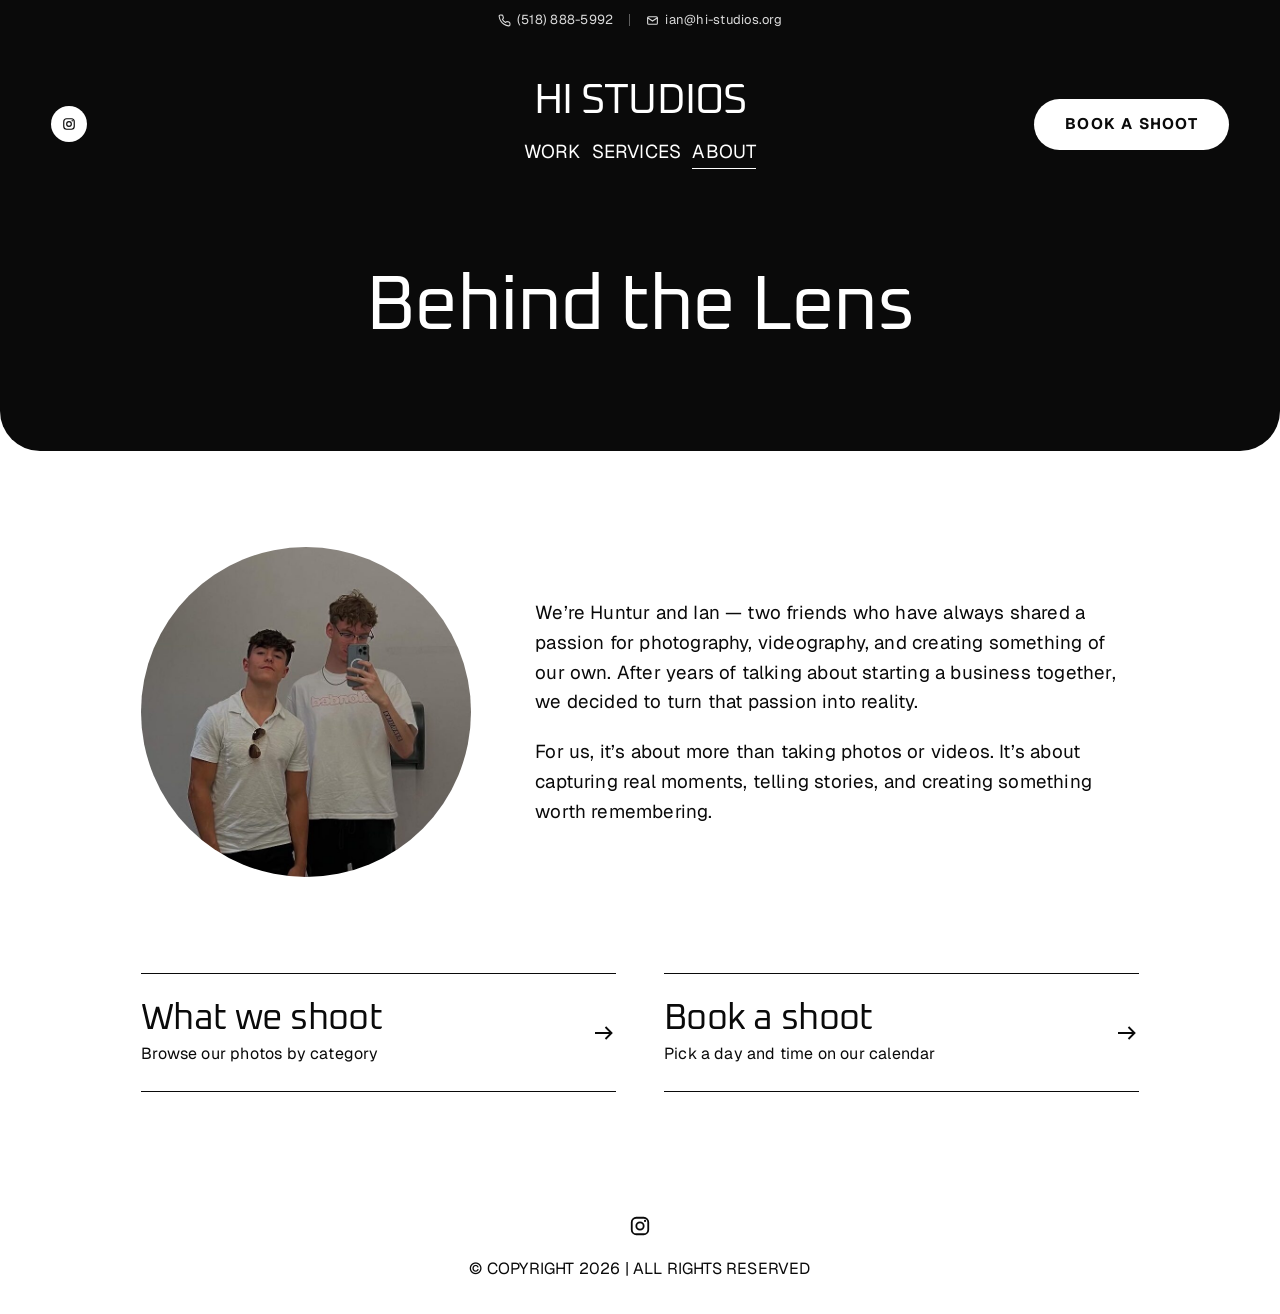
==== about/index.html @ 08b5666c "Center the name on the carousel and give About and booking their own pages - HI STUDIOS with "518 Ph" ====
<!doctype html>
<!--
  Behind the Lens page: hi-studios.org/about/

  It shares styles.css, script.js and the photos/ folder with the
  homepage, one folder up, so paths here start with ../
  The top bar's phone and email are on every page: if either changes,
  update index.html, about/index.html and book/index.html.
-->
<html lang="en">
<head>
  <meta charset="utf-8">
  <meta name="viewport" content="width=device-width, initial-scale=1">
  <title>Behind the Lens | HI STUDIOS 518 Photography</title>
  <meta name="description" content="Meet Huntur and Ian, the two friends behind HI STUDIOS, a photography and video team in New York’s 518 area.">
  <link rel="canonical" href="https://hi-studios.org/about/">
  <meta property="og:type" content="website">
  <meta property="og:site_name" content="HI STUDIOS">
  <meta property="og:title" content="Behind the Lens | HI STUDIOS">
  <meta property="og:description" content="Meet Huntur and Ian, the two friends behind HI STUDIOS.">
  <meta property="og:url" content="https://hi-studios.org/about/">
  <meta property="og:image" content="https://hi-studios.org/photos/about/hi-studios.jpg">
  <meta property="og:image:width" content="700">
  <meta property="og:image:height" content="700">
  <meta property="og:image:alt" content="Huntur and Ian, the two friends behind HI STUDIOS, taking a mirror selfie">
  <meta name="twitter:card" content="summary">
  <link rel="icon" href="data:image/svg+xml,%3Csvg xmlns='http://www.w3.org/2000/svg' viewBox='0 0 32 32'%3E%3Crect width='32' height='32' fill='%230A0A0A'/%3E%3Crect x='7' y='22' width='18' height='3' fill='%23fff'/%3E%3C/svg%3E">
  <link rel="preconnect" href="https://fonts.googleapis.com">
  <link rel="preconnect" href="https://fonts.gstatic.com" crossorigin>
  <link rel="stylesheet" href="https://fonts.googleapis.com/css2?family=Oxanium:wght@400&family=Geist:wght@400;700&display=swap">
  <link rel="stylesheet" href="../styles.css">
  <script src="../script.js" defer></script>
</head>
<body class="page-inner">
  <a class="skip-link" href="#main">Skip to content</a>

  <div class="topbar">
    <a href="tel:+15188885992">
      <svg viewBox="0 0 24 24" fill="none" stroke="currentColor" stroke-width="2" stroke-linecap="round" stroke-linejoin="round" aria-hidden="true"><path d="M22 16.9v3a2 2 0 0 1-2.2 2 19.8 19.8 0 0 1-8.6-3.1 19.5 19.5 0 0 1-6-6A19.8 19.8 0 0 1 2.1 4.2 2 2 0 0 1 4.1 2h3a2 2 0 0 1 2 1.7c.1.9.4 1.8.7 2.7a2 2 0 0 1-.5 2.1L8 9.8a16 16 0 0 0 6 6l1.3-1.3a2 2 0 0 1 2.1-.4c.9.3 1.8.6 2.7.7a2 2 0 0 1 1.7 2z"/></svg>
      <span class="visually-hidden">Phone: </span>(518) 888-5992
    </a>
    <span class="topbar__sep" aria-hidden="true"></span>
    <a href="mailto:ian@hi-studios.org">
      <svg viewBox="0 0 24 24" fill="none" stroke="currentColor" stroke-width="2" aria-hidden="true"><rect x="3" y="5" width="18" height="14" rx="2"/><path d="m3 7 9 6 9-6"/></svg>
      <span class="visually-hidden">Email: </span>ian@hi-studios.org
    </a>
  </div>

  <header class="site-header">
    <ul class="socials" aria-label="Social links">
      <li>
        <a class="social-chip" href="https://www.instagram.com/hi.studios.99/" aria-label="Instagram">
          <svg viewBox="0 0 24 24" fill="none" stroke="currentColor" stroke-width="2" aria-hidden="true"><rect x="3" y="3" width="18" height="18" rx="5"/><circle cx="12" cy="12" r="4"/><circle cx="17.5" cy="6.5" r="1.2" fill="currentColor" stroke="none"/></svg>
        </a>
      </li>
    </ul>

    <div class="brand">
      <a class="wordmark" href="../">HI STUDIOS</a>
      <nav class="site-nav" aria-label="Main">
        <a href="../#work">Work</a>
        <a href="../#services">Services</a>
        <a href="./" aria-current="page">About</a>
      </nav>
    </div>

    <a class="btn btn--pill header-cta" href="../book/">Book a shoot</a>

    <button class="menu-toggle" type="button" aria-expanded="false" aria-controls="menu" aria-label="Open menu">
      <span></span><span></span>
    </button>
  </header>

  <dialog class="menu" id="menu" aria-label="Menu">
    <div class="menu__top">
      <a class="wordmark wordmark--small" href="../">HI STUDIOS</a>
      <button class="icon-button menu__close" type="button" aria-label="Close menu">
        <svg viewBox="0 0 24 24" fill="none" stroke="currentColor" stroke-width="1.5" aria-hidden="true"><path d="M5 5l14 14M19 5 5 19"/></svg>
      </button>
    </div>
    <nav class="menu__nav" aria-label="Main">
      <a href="../#work">Work</a>
      <a href="../#services">Services</a>
      <a href="./" aria-current="page">About</a>
    </nav>
    <div class="menu__bottom">
      <a class="btn btn--pill" href="../book/">Book a shoot</a>
      <!-- script.js copies the header's social links in here -->
    </div>
  </dialog>

  <main id="main">
    <div class="page-head">
      <h1>Behind the Lens</h1>
    </div>

    <section class="about">
      <img class="about__portrait" src="../photos/about/hi-studios.jpg" alt="Huntur and Ian, the two friends behind HI STUDIOS, taking a mirror selfie" width="700" height="700">
      <div class="about__text">
        <p>We’re Huntur and Ian — two friends who have always shared a passion for photography, videography, and creating something of our own. After years of talking about starting a business together, we decided to turn that passion into reality.</p>
        <p>For us, it’s about more than taking photos or videos. It’s about capturing real moments, telling stories, and creating something worth remembering.</p>
      </div>
    </section>

    <nav class="page-links" aria-label="More from HI STUDIOS">
      <a class="page-link" href="../#services">
        <span class="page-link__title">What we shoot</span>
        <span class="page-link__text">Browse our photos by category</span>
        <svg viewBox="0 0 16 16" fill="none" stroke="currentColor" stroke-width="1.25" aria-hidden="true"><path d="M2 8h11M9 4l4 4-4 4"/></svg>
      </a>
      <a class="page-link" href="../book/">
        <span class="page-link__title">Book a shoot</span>
        <span class="page-link__text">Pick a day and time on our calendar</span>
        <svg viewBox="0 0 16 16" fill="none" stroke="currentColor" stroke-width="1.25" aria-hidden="true"><path d="M2 8h11M9 4l4 4-4 4"/></svg>
      </a>
    </nav>
  </main>

  <footer class="site-footer">
    <ul class="socials socials--footer" aria-label="Social links">
      <li>
        <a href="https://www.instagram.com/hi.studios.99/" aria-label="Instagram">
          <svg viewBox="0 0 24 24" fill="none" stroke="currentColor" stroke-width="2" aria-hidden="true"><rect x="3" y="3" width="18" height="18" rx="5"/><circle cx="12" cy="12" r="4"/><circle cx="17.5" cy="6.5" r="1.2" fill="currentColor" stroke="none"/></svg>
        </a>
      </li>
    </ul>
    <p>© Copyright <span data-year>2026</span> | All rights reserved</p>
  </footer>
</body>
</html>
---- styles.css ----
/* Tokens from DESIGN.md */
:root {
  --black: #0A0A0A;
  --white: #FFFFFF;
  --index-white: rgba(255, 255, 255, 0.85);
  --scrim: rgba(10, 10, 10, 0.6);
  --shade: rgba(10, 10, 10, 0.55);
  --clear: rgba(10, 10, 10, 0);
  --track: rgba(255, 255, 255, 0.35);
  --frost: rgba(255, 255, 255, 0.7); /* 0.45 on bright photos; these are moody */
  --placeholder: #F2F2F2;
  --hover-fill: #E8E8E8;

  --font-display: 'Oxanium', 'Geist', system-ui, sans-serif;
  --font-body: 'Geist', system-ui, sans-serif;

  --margin: max(1rem, 4vw);
  --grid-margin: max(4px, 1.2vw);
  --gutter: 16px;
  --section-space: clamp(3rem, 8vw, 6rem);
  --radius-section: 40px;
  --topbar-h: 40px;
  --ease: cubic-bezier(0.22, 1, 0.36, 1);
}

/* Base */
*, *::before, *::after { box-sizing: border-box; }

html { -webkit-text-size-adjust: 100%; }
@media (prefers-reduced-motion: no-preference) {
  html { scroll-behavior: smooth; }
}
html:has(dialog[open]) { overflow: hidden; }

body {
  margin: 0;
  background: var(--white);
  color: var(--black);
  font-family: var(--font-body);
  font-size: 1.17rem;
  line-height: 1.6;
  letter-spacing: 0.01em;
  -webkit-font-smoothing: antialiased;
}

img, video { display: block; max-width: 100%; }
a { color: inherit; }
ul { list-style: none; margin: 0; padding: 0; }
p { margin: 0; text-wrap: pretty; }

h1, h2 {
  margin: 0;
  font-family: var(--font-display);
  font-weight: 400;
  letter-spacing: -0.02em;
  text-wrap: balance;
}

:focus-visible { outline: 2px solid currentColor; outline-offset: 3px; }

.visually-hidden {
  position: absolute;
  width: 1px;
  height: 1px;
  overflow: hidden;
  clip-path: inset(50%);
  white-space: nowrap;
}

.skip-link {
  position: absolute;
  top: 1rem;
  left: 1rem;
  z-index: 100;
  padding: 0.75rem 1.25rem;
  background: var(--white);
  color: var(--black);
  font-weight: 700;
  transform: translateY(-200%);
}
.skip-link:focus { transform: none; }

/* Buttons */
.btn {
  display: inline-flex;
  align-items: center;
  justify-content: center;
  min-height: 44px;
  padding: 18px 31px;
  font: 700 0.96rem/1 var(--font-body);
  letter-spacing: 0.08em;
  text-transform: uppercase;
  text-decoration: none;
  white-space: nowrap;
  transition: transform 250ms var(--ease), background-color 200ms var(--ease);
}
.btn:active { transform: scale(0.98); }

.btn--pill { border-radius: 9999px; background: var(--white); color: var(--black); }
.btn--pill:hover { background: var(--hover-fill); }

.btn--keyline { border: 2px solid var(--white); border-radius: 5px; background: var(--black); color: var(--white); }
.btn--keyline:hover { background: #1F1F1F; }

.icon-button {
  display: grid;
  place-items: center;
  width: 44px;
  height: 44px;
  padding: 0;
  border: 0;
  background: none;
  color: inherit;
  cursor: pointer;
}
.icon-button svg { width: 24px; height: 24px; }

/* Top bar: phone and email, above the header */
.topbar {
  position: absolute;
  inset: 0 0 auto;
  z-index: 11;
  display: flex;
  align-items: center;
  justify-content: center;
  gap: 1rem;
  height: var(--topbar-h);
  padding: 0 var(--margin);
  background: var(--black);
  color: var(--index-white);
  font-size: 0.8125rem;
  letter-spacing: 0.02em;
  white-space: nowrap;
}
.topbar a {
  display: inline-flex;
  align-items: center;
  gap: 0.45em;
  height: 100%;
  text-decoration: none;
  text-underline-offset: 3px;
  transition: color 200ms var(--ease);
}
.topbar a:hover,
.topbar a:focus-visible { color: var(--white); text-decoration: underline; }
.topbar a:focus-visible { outline-offset: -4px; }
.topbar svg { flex: none; width: 13px; height: 13px; }
.topbar__sep { width: 1px; height: 12px; background: var(--track); }

/* Header: sits over the hero, under the top bar */
.site-header {
  position: absolute;
  inset: var(--topbar-h) 0 auto;
  z-index: 10;
  display: grid;
  grid-template-columns: 1fr auto 1fr;
  align-items: center;
  gap: 1.5rem;
  padding: 2.5rem var(--margin) 0;
  color: var(--white);
}

.socials { display: flex; gap: 10px; }

.social-chip {
  display: grid;
  place-items: center;
  width: 36px;
  height: 36px;
  border-radius: 50%;
  background: var(--white);
  color: var(--black);
  transition: background-color 200ms var(--ease), transform 250ms var(--ease);
}
.social-chip:hover { background: var(--hover-fill); }
.social-chip:active { transform: scale(0.94); }
.social-chip svg { width: 14px; height: 14px; }

.brand { display: grid; justify-items: center; gap: 0.9rem; }

.wordmark {
  font-family: var(--font-display);
  font-size: 2.64rem;
  line-height: 1;
  letter-spacing: -0.02em;
  text-transform: uppercase;
  text-decoration: none;
}
.wordmark--small { font-size: 1rem; letter-spacing: 0; }

.site-nav { display: flex; gap: 0.6em; }
.site-nav a {
  position: relative;
  padding-bottom: 2px;
  text-decoration: none;
  text-transform: uppercase;
}
.site-nav a::after {
  content: '';
  position: absolute;
  inset: auto 0 0;
  height: 1px;
  background: currentColor;
  transform: scaleX(0);
  transform-origin: left;
  transition: transform 400ms var(--ease);
}
.site-nav a:hover::after,
.site-nav a:focus-visible::after,
.site-nav a[aria-current='page']::after { transform: scaleX(1); }

.header-cta { justify-self: end; }

.menu-toggle {
  display: none;
  gap: 8px;
  place-content: center;
  width: 44px;
  height: 44px;
  padding: 0;
  border: 0;
  background: none;
  cursor: pointer;
}
.menu-toggle span { display: block; width: 34px; height: 1px; background: var(--white); }

/* Mobile menu */
.menu {
  width: 100%;
  max-width: none;
  height: 100%;
  max-height: none;
  margin: 0;
  padding: 1.5rem var(--margin) 2rem;
  border: 0;
  background: var(--black);
  color: var(--white);
}
.menu[open] {
  display: grid;
  grid-template-rows: auto 1fr auto;
  animation: fade-in 300ms var(--ease);
}
.menu::backdrop { background: var(--black); }

.menu__top { display: flex; align-items: center; justify-content: space-between; }
.menu__close { margin-right: -10px; }

.menu__nav { display: grid; align-content: center; }
.menu__nav a {
  font-family: var(--font-display);
  font-size: clamp(2rem, 9vw, 2.5rem);
  line-height: 1.4;
  letter-spacing: -0.02em;
  text-transform: uppercase;
  text-decoration: none;
}
.menu__nav a::before { content: '_'; }
.menu__nav a[aria-current='page'] {
  text-decoration: underline;
  text-decoration-thickness: 1px;
  text-underline-offset: 0.15em;
}

.menu__bottom { display: grid; justify-items: start; gap: 1.5rem; }

/* Inner pages (Behind the Lens, Book a shoot) have no hero photo, so the
   top bar and header sit in the page, on the black band of the page head */
.page-inner .topbar,
.page-inner .site-header { position: relative; inset: auto; }
.page-inner .site-header { background: var(--black); }

.page-head {
  display: grid;
  justify-items: center;
  gap: 1.25rem;
  padding: clamp(3rem, 8vw, 6rem) var(--margin) clamp(3.5rem, 8vw, 6.5rem);
  border-radius: 0 0 var(--radius-section) var(--radius-section);
  background: var(--black);
  color: var(--white);
  text-align: center;
}

.page-head h1 {
  font-size: clamp(2.75rem, 6vw, 5rem);
  line-height: 1.1;
}

.page-head p { max-width: 56ch; color: var(--index-white); }

/* Hero: a carousel of key photos */
.hero {
  --hero-bottom: clamp(1.5rem, 4vh, 2.5rem);
  position: relative;
  min-height: 100dvh;
  overflow: hidden;
  background: var(--black);
  color: var(--white);
  touch-action: pan-y;
}

/* Name and tagline, centered across the photos and a little above the
   middle, so it clears the faces in the key photos. It lets clicks and
   swipes through to the carousel underneath */
.hero__title {
  position: absolute;
  top: max(36%, 14rem); /* the minimum keeps it clear of the header on short screens */
  left: 50%;
  z-index: 1;
  display: grid;
  justify-items: center;
  gap: clamp(0.6rem, 1.2vw, 1rem);
  width: max-content;
  max-width: calc(100% - 2 * var(--margin));
  text-align: center;
  transform: translate(-50%, -50%);
  pointer-events: none;
}

/* A soft shade behind the title keeps it readable on bright photos */
.hero__title::before {
  content: '';
  position: absolute;
  inset: -55% -30%;
  z-index: -1;
  background: radial-gradient(closest-side, var(--shade) 50%, var(--clear));
}

.hero__name {
  font-size: clamp(3.25rem, 8.5vw, 7.5rem);
  line-height: 0.9;
  white-space: nowrap;
}

.hero__tagline {
  padding-left: 0.32em; /* evens out the spacing after the last letter */
  font: 700 clamp(0.875rem, 1.2vw, 1.125rem)/1.2 var(--font-body);
  letter-spacing: 0.32em;
  text-transform: uppercase;
}

.slides,
.slide {
  position: absolute;
  inset: 0;
  margin: 0;
}

.slide {
  opacity: 0;
  transition: opacity 1200ms var(--ease);
}
.slide.is-active { opacity: 1; }

/* Each photo eases out of a slight zoom while it's showing */
.slide img {
  width: 100%;
  height: 100%;
  object-fit: cover;
  transform: scale(1.06);
  transition: transform 8s linear;
}
.slide.is-active img { transform: none; }

/* Fades at the top and bottom keep the header and caption readable */
.slide::after {
  content: '';
  position: absolute;
  inset: 0;
  /* The top fade starts under the top bar, so the header keeps its contrast */
  background: linear-gradient(to bottom, var(--scrim) calc(var(--topbar-h) + 6%), var(--clear) calc(var(--topbar-h) + 36%), var(--clear) 55%, var(--scrim) 100%);
  pointer-events: none;
}

.slide figcaption {
  position: absolute;
  bottom: var(--hero-bottom);
  left: var(--margin);
  z-index: 1;
}

.slide__caption {
  display: inline-flex;
  align-items: center;
  min-height: 44px;
  font-family: var(--font-display);
  font-size: clamp(1.5rem, 2.4vw, 2.25rem);
  letter-spacing: -0.02em;
  text-transform: uppercase;
  text-decoration: none;
}
.slide__caption svg {
  width: 0.6em;
  height: 0.6em;
  margin-left: 0.4em;
  transition: transform 300ms var(--ease);
}
.slide__caption:hover svg { transform: translateX(0.2em); }

.carousel-controls {
  position: absolute;
  right: var(--margin);
  bottom: var(--hero-bottom);
  z-index: 2;
  display: flex;
  align-items: center;
  gap: 0.5rem;
}

.dots { display: flex; }

/* A thin bar inside a 44px-tall button; the active one fills as it plays */
.dot {
  display: grid;
  align-items: center;
  width: 48px;
  height: 44px;
  padding: 0 4px;
  border: 0;
  background: none;
  cursor: pointer;
}
.dot span {
  position: relative;
  height: 2px;
  overflow: hidden;
  background: var(--track);
}
.dot span::after {
  content: '';
  position: absolute;
  inset: 0;
  background: var(--white);
  transform: scaleX(0);
  transform-origin: left;
}
.dot.is-active span::after { transform: none; }
.hero.is-playing .dot.is-active span::after { animation: dot-fill var(--slide-ms, 6500ms) linear both; }

.carousel-toggle {
  display: grid;
  place-items: center;
  width: 44px;
  height: 44px;
  padding: 0;
  border: 0;
  background: none;
  color: var(--white);
  cursor: pointer;
}
.carousel-toggle svg { width: 18px; height: 18px; }
.carousel-toggle .icon-play,
.carousel-toggle.is-paused .icon-pause { display: none; }
.carousel-toggle.is-paused .icon-play { display: block; }

/* Services: frosted panels over a full-bleed photo */
.services {
  position: relative;
  isolation: isolate;
  margin-top: var(--gutter);
  overflow: hidden;
  border-radius: 0 0 var(--radius-section) var(--radius-section);
  background: var(--placeholder);
}

.services__bg {
  position: absolute;
  inset: 0;
  z-index: -1;
  width: 100%;
  height: 100%;
  object-fit: cover;
}

.services__inner {
  display: grid;
  grid-template-columns: 1fr minmax(0, 42%);
  padding: clamp(3rem, 7vw, 6rem) var(--margin);
}

.services__panel {
  grid-column: 2;
  display: grid;
  justify-items: center;
  gap: 0.75rem;
}

/* Frost on both panels: DESIGN.md's lighter Haze only works on bright photos */
.services__title,
.accordion {
  background: var(--frost);
  -webkit-backdrop-filter: blur(14px);
  backdrop-filter: blur(14px);
}

.services__title {
  padding: 0.6rem 2.5rem;
  font-size: clamp(2.25rem, 3.5vw, 3.25rem);
  line-height: 1.2;
  text-align: center;
}

.accordion { width: 100%; padding: 2.25rem; }

.accordion details { border-bottom: 1px solid var(--black); }
.accordion details:first-child { border-top: 1px solid var(--black); }

.accordion summary {
  display: flex;
  align-items: center;
  justify-content: space-between;
  gap: 1rem;
  min-height: 44px;
  padding: 15px 0;
  font-family: var(--font-display);
  font-size: 1.38rem;
  line-height: 1.35;
  letter-spacing: -0.02em;
  list-style: none;
  cursor: pointer;
}
.accordion summary::-webkit-details-marker { display: none; }

.accordion summary svg {
  flex: none;
  width: 16px;
  height: 16px;
  transition: transform 300ms var(--ease);
}
.accordion details[open] summary svg { transform: rotate(180deg); }

.accordion details p {
  max-width: 52ch;
  padding-bottom: 0.25rem;
  animation: fade-in 400ms var(--ease);
}

.accordion__link {
  display: inline-flex;
  align-items: center;
  min-height: 44px;
  margin-bottom: 0.5rem;
  font-size: 0.875rem;
  font-weight: 700;
  letter-spacing: 0.08em;
  text-transform: uppercase;
  text-underline-offset: 4px;
  animation: fade-in 400ms var(--ease);
}
.accordion__link:hover { text-decoration-thickness: 2px; }

/* Contact card: the photo CTA style, opened up into a short list */
.contact-card {
  width: 100%;
  margin-top: 0.75rem;
  padding: 1.75rem 2.25rem;
  border: 2px solid var(--white);
  border-radius: 5px;
  background: var(--black);
  color: var(--white);
}

.contact-card__title {
  margin: 0 0 0.5rem;
  font: 700 0.96rem/1 var(--font-body);
  letter-spacing: 0.08em;
  text-transform: uppercase;
}

.contact-card__list li + li { border-top: 1px solid var(--track); }

.contact-card__list a {
  display: flex;
  align-items: center;
  gap: 0.75rem;
  min-height: 48px;
  text-decoration: none;
  text-underline-offset: 4px;
  overflow-wrap: anywhere;
}
.contact-card__list a:hover { text-decoration: underline; }
.contact-card__list svg { flex: none; width: 18px; height: 18px; }

/* Photo strip */
.work { padding: var(--gutter) var(--grid-margin) 0; }

.strip {
  display: grid;
  grid-template-columns: repeat(4, minmax(0, 1fr));
  gap: var(--gutter);
}

.tile {
  display: block;
  aspect-ratio: 3 / 4;
  overflow: hidden;
  background: var(--placeholder);
}
.tile img {
  width: 100%;
  height: 100%;
  object-fit: cover;
  transition: transform 600ms var(--ease), opacity 500ms var(--ease);
}
.tile:hover img { transform: scale(1.02); }

/* About */
.about {
  display: grid;
  grid-template-columns: auto minmax(0, 1fr);
  align-items: center;
  gap: clamp(2rem, 5vw, 4rem);
  max-width: 1100px;
  margin: 0 auto;
  padding: var(--section-space) var(--margin) 0;
}

.about__portrait {
  width: clamp(180px, 26vw, 330px);
  height: auto;
  aspect-ratio: 1;
  border-radius: 50%;
  object-fit: cover;
  background: var(--placeholder);
}

.about__text { display: grid; gap: 1.25rem; max-width: 65ch; }

/* Booking: Google Calendar's booking page, embedded */
.booking {
  display: grid;
  gap: 1.5rem;
  max-width: 1100px;
  margin: 0 auto;
  padding: clamp(2rem, 5vw, 4rem) var(--margin) 0;
}

/* Google switches to a taller one-column layout below about 600px wide,
   so the frame's height follows its own width */
.booking__frame {
  container-type: inline-size;
  background: var(--white);
}
.booking__frame iframe {
  display: block;
  width: 100%;
  height: 690px;
  border: 0;
}
@container (max-width: 599px) {
  .booking__frame iframe { height: 1150px; }
}

/* Google centers its calendar, so the link and card under it are centered too */
.booking__alt { justify-self: center; margin-top: -0.75rem; font-size: 1rem; }
.booking__alt a {
  display: inline-flex;
  align-items: center;
  min-height: 44px;
  text-underline-offset: 4px;
}
.booking__alt a:hover { text-decoration-thickness: 2px; }

.booking .contact-card { justify-self: center; max-width: 560px; margin-top: 0; }

/* Links to the other pages, at the end of each page */
.page-links {
  display: grid;
  grid-template-columns: repeat(2, minmax(0, 1fr));
  column-gap: clamp(1.5rem, 4vw, 3rem);
  max-width: 1100px;
  margin: 0 auto;
  padding: var(--section-space) var(--margin);
}

.page-link {
  display: grid;
  grid-template-columns: minmax(0, 1fr) auto;
  align-items: center;
  column-gap: 1rem;
  padding: 1.5rem 0;
  border-block: 1px solid var(--black);
  text-decoration: none;
}

.page-link__title {
  font-family: var(--font-display);
  font-size: clamp(1.75rem, 2.8vw, 2.5rem);
  line-height: 1.2;
  letter-spacing: -0.02em;
  text-decoration-thickness: 1px;
  text-underline-offset: 0.12em;
}
.page-link:hover .page-link__title { text-decoration-line: underline; }

.page-link__text { grid-column: 1; font-size: 1rem; }

.page-link svg {
  grid-column: 2;
  grid-row: 1 / span 2;
  width: 1.5rem;
  height: 1.5rem;
  transition: transform 300ms var(--ease);
}
.page-link:hover svg { transform: translateX(0.3rem); }

/* Footer */
.site-footer {
  display: grid;
  justify-items: center;
  gap: 0.5rem;
  padding: 1rem var(--margin) 2rem;
  font-size: 1rem;
  text-transform: uppercase;
}

.socials--footer { gap: 0; }
.socials--footer a {
  display: grid;
  place-items: center;
  width: 44px;
  height: 44px;
  transition: opacity 200ms var(--ease);
}
.socials--footer a:hover { opacity: 0.6; }
.socials--footer svg { width: 22px; height: 22px; }

/* Lightbox */
.lightbox {
  width: 100%;
  max-width: none;
  height: 100%;
  max-height: none;
  margin: 0;
  padding: 0;
  border: 0;
  background: var(--black);
  color: var(--white);
}
.lightbox[open] {
  display: grid;
  grid-template-columns: 5rem minmax(0, 1fr) 5rem;
  align-items: center;
  animation: lightbox-in 300ms var(--ease);
}
.lightbox::backdrop { background: var(--black); }

.lightbox__stage {
  display: grid;
  place-items: center;
  height: 100dvh;
  margin: 0;
  touch-action: pan-y;
}

.lightbox__img {
  max-height: calc(100dvh - 8rem);
  object-fit: contain;
  opacity: 0;
  transition: opacity 400ms var(--ease);
  user-select: none;
}
.lightbox__img.is-loaded { opacity: 1; }

.lightbox__count {
  position: absolute;
  bottom: 1.5rem;
  left: 50%;
  color: var(--index-white);
  font-size: 0.875rem;
  font-variant-numeric: tabular-nums;
  letter-spacing: 0.08em;
  text-transform: uppercase;
  white-space: nowrap;
  transform: translateX(-50%);
}

.lightbox__close { position: absolute; top: 1rem; right: 1rem; z-index: 1; }
.lightbox__prev, .lightbox__next { justify-self: center; }
.lightbox.is-single .lightbox__prev,
.lightbox.is-single .lightbox__next { visibility: hidden; }

/* Reveal on scroll (classes added by script.js) */
.reveal {
  opacity: 0;
  transform: translateY(12px);
  transition: opacity 600ms var(--ease), transform 600ms var(--ease);
  transition-delay: calc(var(--i, 0) * 60ms);
}
.reveal.is-in { opacity: 1; transform: none; }

.fade { opacity: 0; transition: opacity 500ms var(--ease); }
.fade.is-loaded { opacity: 1; }

@keyframes fade-in { from { opacity: 0; } }
@keyframes dot-fill { from { transform: scaleX(0); } to { transform: none; } }
@keyframes lightbox-in { from { opacity: 0; transform: scale(0.98); } }

/* Tablet */
@media (max-width: 1023px) {
  .services__inner { grid-template-columns: minmax(0, 1fr); }
  .services__panel { grid-column: 1; justify-self: end; width: min(100%, 560px); }
}

/* Phone */
@media (max-width: 767px) {
  :root { --radius-section: 24px; --topbar-h: 44px; }

  .site-header { grid-template-columns: 1fr auto; padding-top: 1.5rem; }
  .site-header > .socials,
  .site-nav,
  .header-cta { display: none; }
  .brand { justify-items: start; }
  .site-header .wordmark { font-size: 1rem; letter-spacing: 0; }
  .menu-toggle { display: grid; margin-right: -5px; }

  /* Caption sits above the controls, both on the left */
  .hero { --hero-bottom: 1.25rem; }
  .hero__title { top: max(36%, 10.75rem); }
  .slide figcaption { bottom: calc(var(--hero-bottom) + 48px); }
  .carousel-controls { right: auto; left: calc(var(--margin) - 4px); gap: 0.25rem; }
  .dot { width: 40px; }

  .services__inner { padding: 3rem var(--margin); }
  .services__title { padding: 0.5rem 1.5rem; }
  .accordion { padding: 1.5rem 1.25rem; }
  .contact-card { padding: 1.5rem 1.25rem; }

  .work { padding: 4px 4px 0; }
  .strip { grid-template-columns: repeat(2, minmax(0, 1fr)); gap: 4px; }

  .about { grid-template-columns: minmax(0, 1fr); justify-items: center; }

  .page-links { grid-template-columns: minmax(0, 1fr); }
  .page-link + .page-link { border-top: 0; }

  .lightbox[open] { grid-template-columns: minmax(0, 1fr); }
  .lightbox__stage { grid-row: 1; grid-column: 1; }
  .lightbox__img { max-height: calc(100dvh - 9rem); }
  .lightbox__prev, .lightbox__next { position: absolute; bottom: 0.75rem; }
  .lightbox__prev { left: 0.5rem; }
  .lightbox__next { right: 0.5rem; }
}

@media (prefers-reduced-motion: reduce) {
  *, *::before, *::after {
    animation-duration: 1ms !important;
    transition-duration: 1ms !important;
    transition-delay: 0ms !important;
  }
}
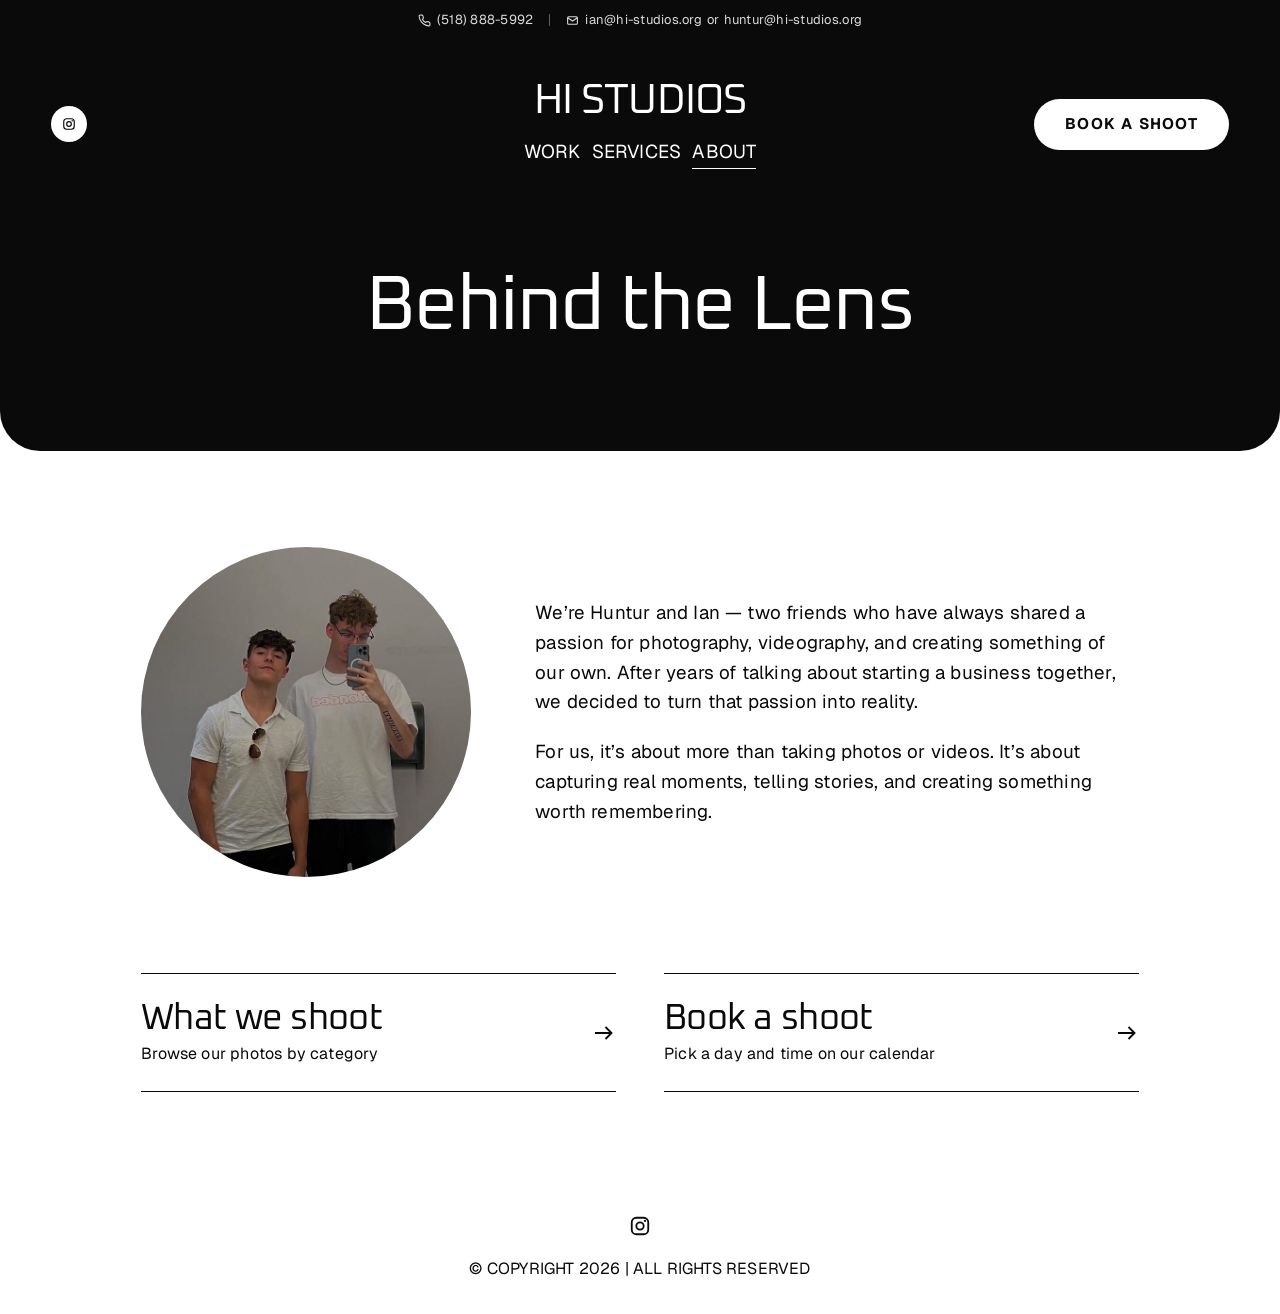
==== commit 5b1f88ea: "Add huntur@hi-studios.org next to Ian's email The top bar on every page and both Contact us cards no" ====
--- a/about/index.html
+++ b/about/index.html
@@ -4,8 +4,8 @@
 
   It shares styles.css, script.js and the photos/ folder with the
   homepage, one folder up, so paths here start with ../
-  The top bar's phone and email are on every page: if either changes,
-  update index.html, about/index.html and book/index.html.
+  The top bar's phone number and emails are on every page: if any of them
+  changes, update index.html, about/index.html and book/index.html.
 -->
 <html lang="en">
 <head>
@@ -40,10 +40,14 @@
       <span class="visually-hidden">Phone: </span>(518) 888-5992
     </a>
     <span class="topbar__sep" aria-hidden="true"></span>
-    <a href="mailto:ian@hi-studios.org">
-      <svg viewBox="0 0 24 24" fill="none" stroke="currentColor" stroke-width="2" aria-hidden="true"><rect x="3" y="5" width="18" height="14" rx="2"/><path d="m3 7 9 6 9-6"/></svg>
-      <span class="visually-hidden">Email: </span>ian@hi-studios.org
-    </a>
+    <span class="topbar__emails">
+      <a href="mailto:ian@hi-studios.org">
+        <svg viewBox="0 0 24 24" fill="none" stroke="currentColor" stroke-width="2" aria-hidden="true"><rect x="3" y="5" width="18" height="14" rx="2"/><path d="m3 7 9 6 9-6"/></svg>
+        <span class="visually-hidden">Email: </span>ian@hi-studios.org
+      </a>
+      or
+      <a href="mailto:huntur@hi-studios.org">huntur@hi-studios.org</a>
+    </span>
   </div>
 
   <header class="site-header">
--- a/styles.css
+++ b/styles.css
@@ -146,6 +146,7 @@
 .topbar a:focus-visible { outline-offset: -4px; }
 .topbar svg { flex: none; width: 13px; height: 13px; }
 .topbar__sep { width: 1px; height: 12px; background: var(--track); }
+.topbar__emails { display: flex; align-items: center; gap: 0.35em; height: 100%; }
 
 /* Header: sits over the hero, under the top bar */
 .site-header {
@@ -581,6 +582,13 @@
 .contact-card__list a:hover { text-decoration: underline; }
 .contact-card__list svg { flex: none; width: 18px; height: 18px; }
 
+/* Both emails share a row ("ian@… or huntur@…"); on a narrow card the
+   second one wraps under the first, keeping its "or" */
+.contact-card__emails { display: flex; align-items: flex-start; gap: 0.75rem; }
+.contact-card__emails > svg { margin-top: 15px; }
+.contact-card__links { display: flex; flex-wrap: wrap; column-gap: 0.35em; }
+.contact-card__links > span { display: flex; align-items: center; gap: 0.35em; }
+
 /* Photo strip */
 .work { padding: var(--gutter) var(--grid-margin) 0; }
 
@@ -842,6 +850,23 @@
   .lightbox__next { right: 0.5rem; }
 }
 
+/* Narrow phones: the top bar's phone number and emails get a line each,
+   and the carousel title moves down to clear the taller bar */
+@media (max-width: 519px) {
+  :root { --topbar-h: 80px; }
+  .topbar { flex-wrap: wrap; align-content: center; row-gap: 0; }
+  .topbar__sep { display: none; }
+  .topbar > a,
+  .topbar__emails { height: 40px; }
+  .topbar__emails { flex-basis: 100%; justify-content: center; }
+  .hero__title { top: max(36%, 12.75rem); }
+}
+
+/* Very narrow phones: slightly smaller top bar text so both emails fit */
+@media (max-width: 359px) {
+  .topbar { font-size: 0.75rem; }
+}
+
 @media (prefers-reduced-motion: reduce) {
   *, *::before, *::after {
     animation-duration: 1ms !important;
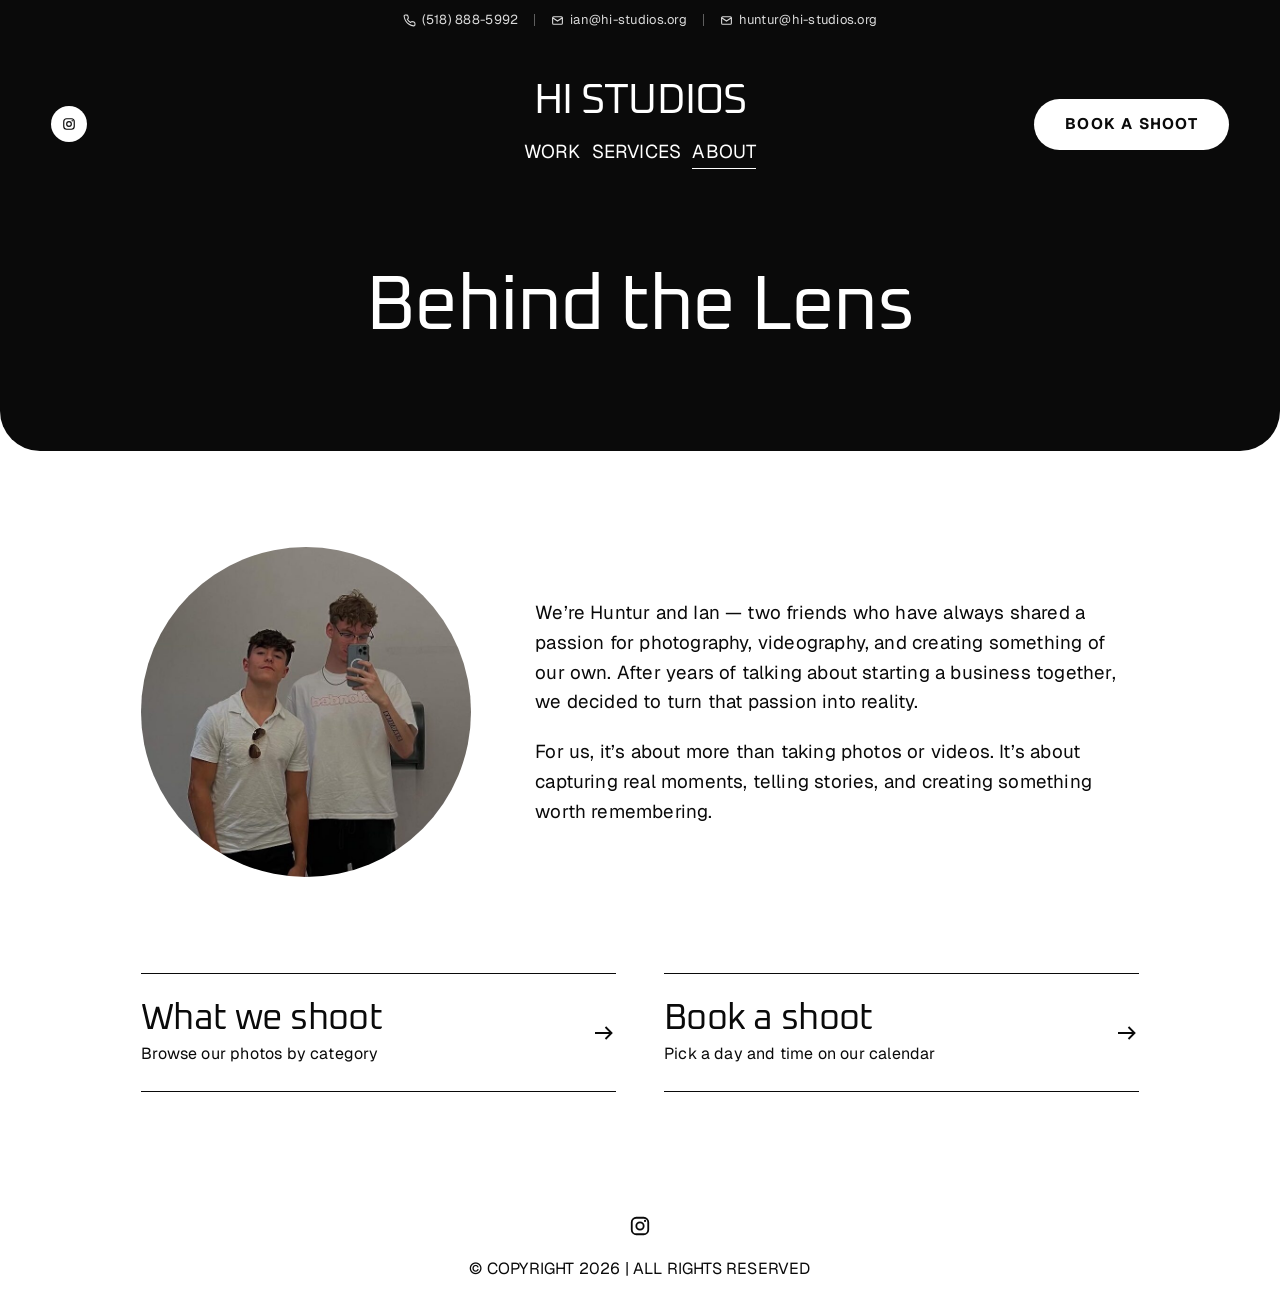
==== commit edddfdf4: "Give each email its own icon and row instead of "or" The top bar now reads phone | ian@ | huntur@, e" ====
--- a/about/index.html
+++ b/about/index.html
@@ -45,8 +45,11 @@
         <svg viewBox="0 0 24 24" fill="none" stroke="currentColor" stroke-width="2" aria-hidden="true"><rect x="3" y="5" width="18" height="14" rx="2"/><path d="m3 7 9 6 9-6"/></svg>
         <span class="visually-hidden">Email: </span>ian@hi-studios.org
       </a>
-      or
-      <a href="mailto:huntur@hi-studios.org">huntur@hi-studios.org</a>
+      <span class="topbar__sep" aria-hidden="true"></span>
+      <a href="mailto:huntur@hi-studios.org">
+        <svg viewBox="0 0 24 24" fill="none" stroke="currentColor" stroke-width="2" aria-hidden="true"><rect x="3" y="5" width="18" height="14" rx="2"/><path d="m3 7 9 6 9-6"/></svg>
+        <span class="visually-hidden">Email: </span>huntur@hi-studios.org
+      </a>
     </span>
   </div>
 
--- a/styles.css
+++ b/styles.css
@@ -146,7 +146,7 @@
 .topbar a:focus-visible { outline-offset: -4px; }
 .topbar svg { flex: none; width: 13px; height: 13px; }
 .topbar__sep { width: 1px; height: 12px; background: var(--track); }
-.topbar__emails { display: flex; align-items: center; gap: 0.35em; height: 100%; }
+.topbar__emails { display: flex; align-items: center; gap: 1rem; height: 100%; }
 
 /* Header: sits over the hero, under the top bar */
 .site-header {
@@ -582,13 +582,6 @@
 .contact-card__list a:hover { text-decoration: underline; }
 .contact-card__list svg { flex: none; width: 18px; height: 18px; }
 
-/* Both emails share a row ("ian@… or huntur@…"); on a narrow card the
-   second one wraps under the first, keeping its "or" */
-.contact-card__emails { display: flex; align-items: flex-start; gap: 0.75rem; }
-.contact-card__emails > svg { margin-top: 15px; }
-.contact-card__links { display: flex; flex-wrap: wrap; column-gap: 0.35em; }
-.contact-card__links > span { display: flex; align-items: center; gap: 0.35em; }
-
 /* Photo strip */
 .work { padding: var(--gutter) var(--grid-margin) 0; }
 
@@ -850,21 +843,25 @@
   .lightbox__next { right: 0.5rem; }
 }
 
-/* Narrow phones: the top bar's phone number and emails get a line each,
-   and the carousel title moves down to clear the taller bar */
-@media (max-width: 519px) {
+/* Narrow phones: the top bar puts the phone number on one line and both
+   emails on the next, and the carousel title moves down to clear it */
+@media (max-width: 559px) {
   :root { --topbar-h: 80px; }
   .topbar { flex-wrap: wrap; align-content: center; row-gap: 0; }
-  .topbar__sep { display: none; }
+  .topbar > .topbar__sep { display: none; }
   .topbar > a,
   .topbar__emails { height: 40px; }
-  .topbar__emails { flex-basis: 100%; justify-content: center; }
+  .topbar__emails { flex-basis: 100%; justify-content: center; gap: 0.75rem; }
   .hero__title { top: max(36%, 12.75rem); }
 }
 
-/* Very narrow phones: slightly smaller top bar text so both emails fit */
+/* Very narrow phones: each email gets a line of its own too */
 @media (max-width: 359px) {
-  .topbar { font-size: 0.75rem; }
+  :root { --topbar-h: 120px; }
+  .topbar__emails { flex-wrap: wrap; align-content: center; row-gap: 0; height: 80px; }
+  .topbar__emails > .topbar__sep { display: none; }
+  .topbar__emails > a { flex-basis: 100%; justify-content: center; height: 40px; }
+  .hero__title { top: max(36%, 15.25rem); }
 }
 
 @media (prefers-reduced-motion: reduce) {
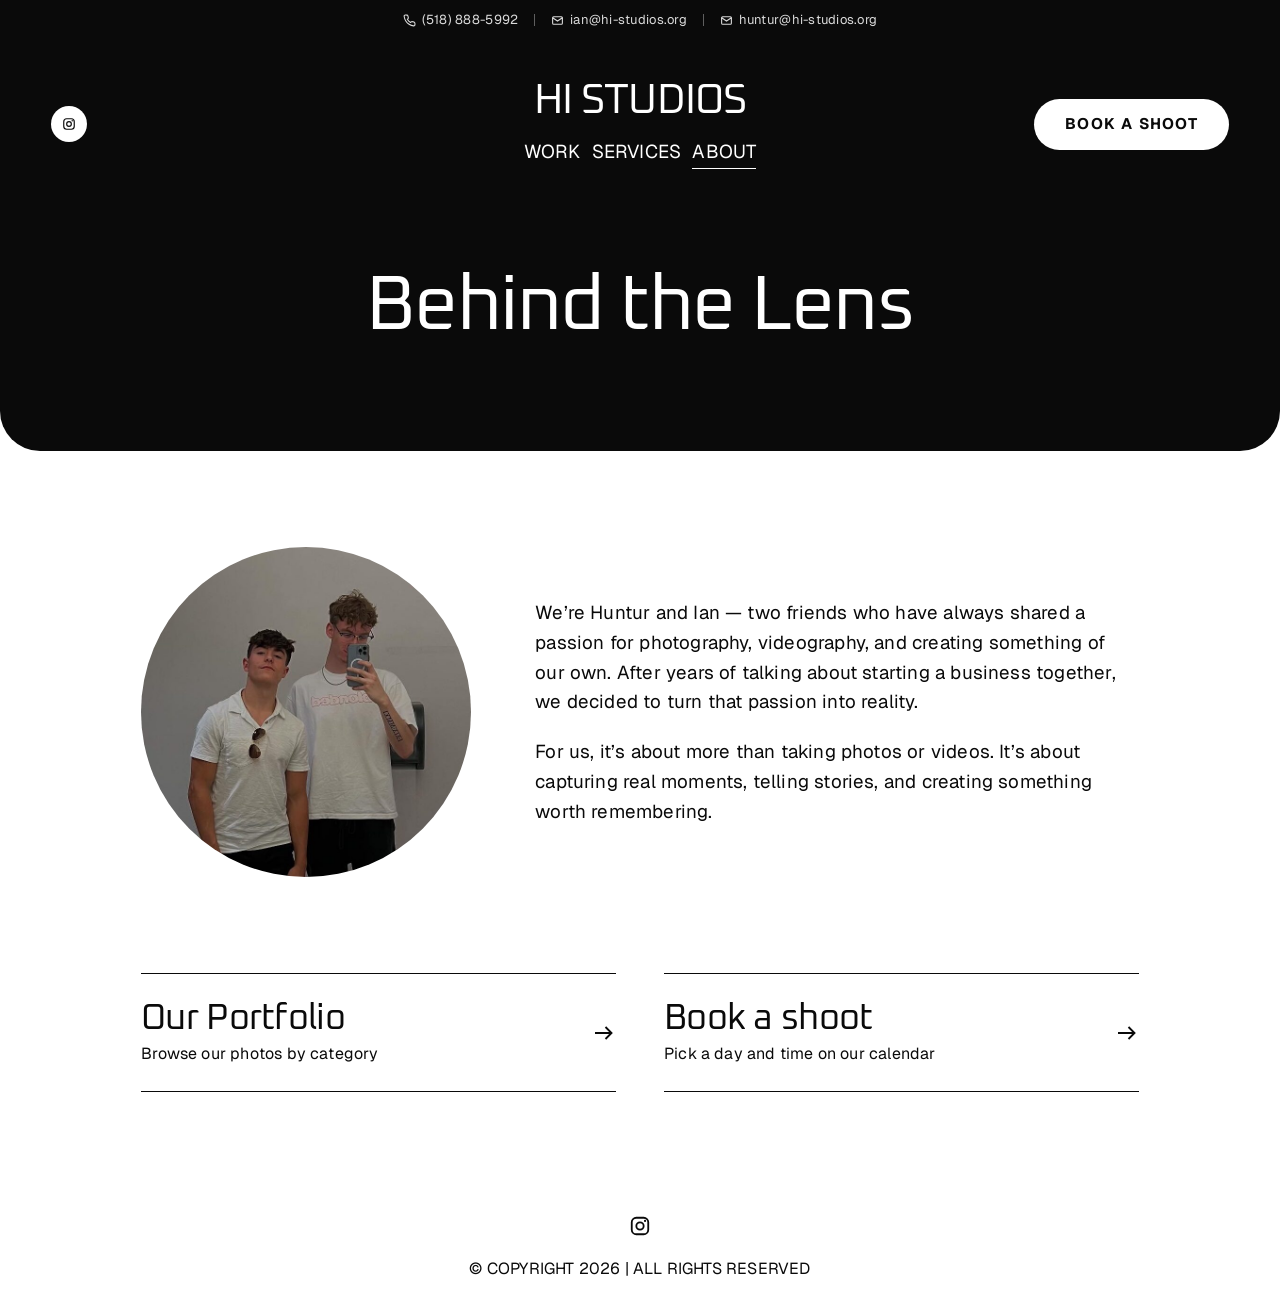
==== commit 46494f15: "Rename "What we shoot" to "Our Portfolio" The homepage section heading and the links to it at the bo" ====
--- a/about/index.html
+++ b/about/index.html
@@ -111,7 +111,7 @@
 
     <nav class="page-links" aria-label="More from HI STUDIOS">
       <a class="page-link" href="../#services">
-        <span class="page-link__title">What we shoot</span>
+        <span class="page-link__title">Our Portfolio</span>
         <span class="page-link__text">Browse our photos by category</span>
         <svg viewBox="0 0 16 16" fill="none" stroke="currentColor" stroke-width="1.25" aria-hidden="true"><path d="M2 8h11M9 4l4 4-4 4"/></svg>
       </a>
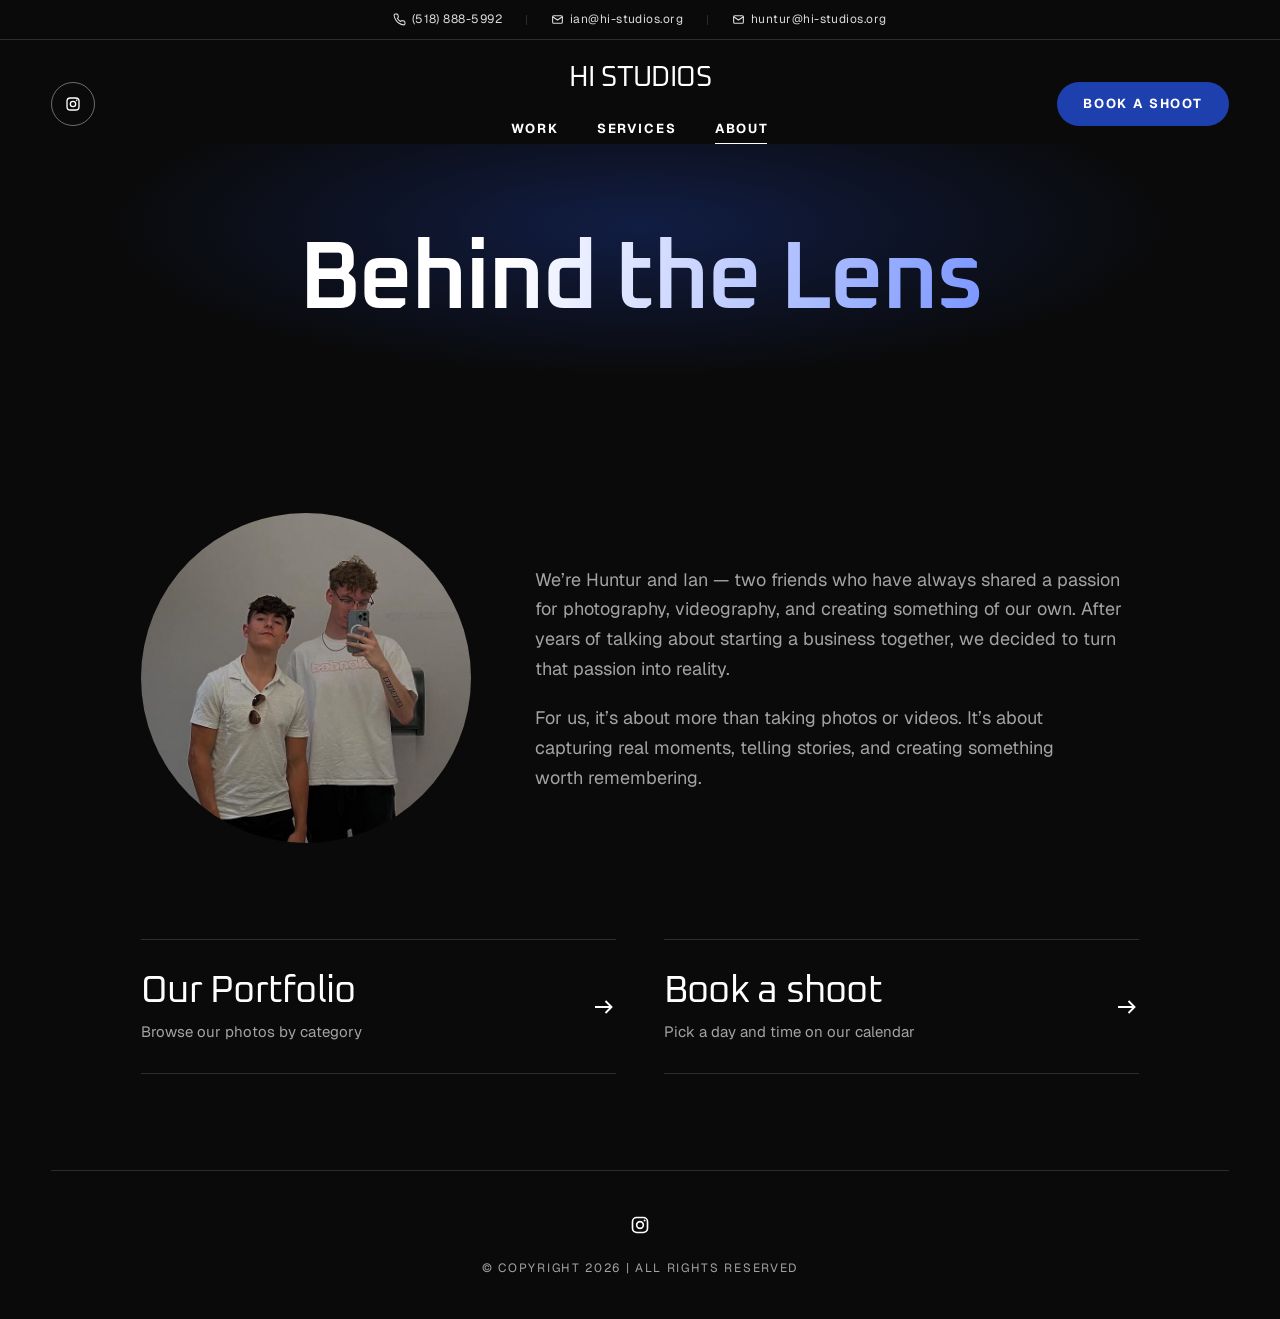
==== commit b013a6c0: "Go dark on every page, with bigger, bolder gradient headings The page is Darkroom Black throughout, " ====
--- a/about/index.html
+++ b/about/index.html
@@ -11,6 +11,7 @@
 <head>
   <meta charset="utf-8">
   <meta name="viewport" content="width=device-width, initial-scale=1">
+  <meta name="theme-color" content="#0A0A0A">
   <title>Behind the Lens | HI STUDIOS 518 Photography</title>
   <meta name="description" content="Meet Huntur and Ian, the two friends behind HI STUDIOS, a photography and video team in New York’s 518 area.">
   <link rel="canonical" href="https://hi-studios.org/about/">
@@ -27,7 +28,7 @@
   <link rel="icon" href="data:image/svg+xml,%3Csvg xmlns='http://www.w3.org/2000/svg' viewBox='0 0 32 32'%3E%3Crect width='32' height='32' fill='%230A0A0A'/%3E%3Crect x='7' y='22' width='18' height='3' fill='%23fff'/%3E%3C/svg%3E">
   <link rel="preconnect" href="https://fonts.googleapis.com">
   <link rel="preconnect" href="https://fonts.gstatic.com" crossorigin>
-  <link rel="stylesheet" href="https://fonts.googleapis.com/css2?family=Oxanium:wght@400&family=Geist:wght@400;700&display=swap">
+  <link rel="stylesheet" href="https://fonts.googleapis.com/css2?family=Oxanium:wght@400;600&family=Geist:wght@400;700&display=swap">
   <link rel="stylesheet" href="../styles.css">
   <script src="../script.js" defer></script>
 </head>
@@ -98,7 +99,7 @@
 
   <main id="main">
     <div class="page-head">
-      <h1>Behind the Lens</h1>
+      <h1 class="display">Behind the Lens</h1>
     </div>
 
     <section class="about">
--- a/styles.css
+++ b/styles.css
@@ -7,9 +7,17 @@
   --shade: rgba(10, 10, 10, 0.55);
   --clear: rgba(10, 10, 10, 0);
   --track: rgba(255, 255, 255, 0.35);
-  --frost: rgba(255, 255, 255, 0.7); /* 0.45 on bright photos; these are moody */
-  --placeholder: #F2F2F2;
+  --surface: #141414;              /* cards and placeholders, a step up from the page */
+  --placeholder: #161616;
   --hover-fill: #E8E8E8;
+  --ink-soft: #A3A3A3;             /* body copy on black: true gray, softer than white */
+  --rule: rgba(255, 255, 255, 0.14); /* hairlines */
+  --rule-dark: rgba(255, 255, 255, 0.14);
+  --radius-card: 20px;
+  --accent: #1E40AF;        /* semi-dark blue: the one UI color, for fills */
+  --accent-strong: #172F8A; /* hover on blue fills */
+  --accent-text: #7B96FF;   /* the same blue lifted for text and icons on black */
+  --glow: rgba(30, 64, 175, 0.35);
 
   --font-display: 'Oxanium', 'Geist', system-ui, sans-serif;
   --font-body: 'Geist', system-ui, sans-serif;
@@ -18,7 +26,6 @@
   --grid-margin: max(4px, 1.2vw);
   --gutter: 16px;
   --section-space: clamp(3rem, 8vw, 6rem);
-  --radius-section: 40px;
   --topbar-h: 40px;
   --ease: cubic-bezier(0.22, 1, 0.36, 1);
 }
@@ -26,7 +33,7 @@
 /* Base */
 *, *::before, *::after { box-sizing: border-box; }
 
-html { -webkit-text-size-adjust: 100%; }
+html { -webkit-text-size-adjust: 100%; color-scheme: dark; }
 @media (prefers-reduced-motion: no-preference) {
   html { scroll-behavior: smooth; }
 }
@@ -34,12 +41,12 @@
 
 body {
   margin: 0;
-  background: var(--white);
-  color: var(--black);
+  background: var(--black);
+  color: var(--white);
   font-family: var(--font-body);
-  font-size: 1.17rem;
-  line-height: 1.6;
-  letter-spacing: 0.01em;
+  font-size: 1.0625rem;
+  line-height: 1.65;
+  letter-spacing: 0;
   -webkit-font-smoothing: antialiased;
 }
 
@@ -48,12 +55,22 @@
 ul { list-style: none; margin: 0; padding: 0; }
 p { margin: 0; text-wrap: pretty; }
 
-h1, h2 {
+h1, h2, h3 {
   margin: 0;
   font-family: var(--font-display);
   font-weight: 400;
   letter-spacing: -0.02em;
   text-wrap: balance;
+}
+
+/* Big headings: heavier, and white running into the blue at the end */
+.display {
+  font-weight: 600;
+  letter-spacing: -0.03em;
+  background: linear-gradient(100deg, var(--white) 30%, var(--accent-text) 100%);
+  -webkit-background-clip: text;
+  background-clip: text;
+  color: transparent;
 }
 
 :focus-visible { outline: 2px solid currentColor; outline-offset: 3px; }
@@ -86,9 +103,9 @@
   align-items: center;
   justify-content: center;
   min-height: 44px;
-  padding: 18px 31px;
-  font: 700 0.96rem/1 var(--font-body);
-  letter-spacing: 0.08em;
+  padding: 15px 26px;
+  font: 700 0.8125rem/1 var(--font-body);
+  letter-spacing: 0.14em;
   text-transform: uppercase;
   text-decoration: none;
   white-space: nowrap;
@@ -96,8 +113,8 @@
 }
 .btn:active { transform: scale(0.98); }
 
-.btn--pill { border-radius: 9999px; background: var(--white); color: var(--black); }
-.btn--pill:hover { background: var(--hover-fill); }
+.btn--pill { border-radius: 9999px; background: var(--accent); color: var(--white); }
+.btn--pill:hover { background: var(--accent-strong); }
 
 .btn--keyline { border: 2px solid var(--white); border-radius: 5px; background: var(--black); color: var(--white); }
 .btn--keyline:hover { background: #1F1F1F; }
@@ -123,13 +140,14 @@
   display: flex;
   align-items: center;
   justify-content: center;
-  gap: 1rem;
+  gap: 1.5rem;
   height: var(--topbar-h);
   padding: 0 var(--margin);
   background: var(--black);
   color: var(--index-white);
-  font-size: 0.8125rem;
-  letter-spacing: 0.02em;
+  border-bottom: 1px solid var(--rule-dark);
+  font-size: 0.75rem;
+  letter-spacing: 0.04em;
   white-space: nowrap;
 }
 .topbar a {
@@ -145,8 +163,8 @@
 .topbar a:focus-visible { color: var(--white); text-decoration: underline; }
 .topbar a:focus-visible { outline-offset: -4px; }
 .topbar svg { flex: none; width: 13px; height: 13px; }
-.topbar__sep { width: 1px; height: 12px; background: var(--track); }
-.topbar__emails { display: flex; align-items: center; gap: 1rem; height: 100%; }
+.topbar__sep { width: 1px; height: 10px; background: var(--rule-dark); }
+.topbar__emails { display: flex; align-items: center; gap: 1.5rem; height: 100%; }
 
 /* Header: sits over the hero, under the top bar */
 .site-header {
@@ -157,7 +175,7 @@
   grid-template-columns: 1fr auto 1fr;
   align-items: center;
   gap: 1.5rem;
-  padding: 2.5rem var(--margin) 0;
+  padding: 1.75rem var(--margin) 0;
   color: var(--white);
 }
 
@@ -166,22 +184,22 @@
 .social-chip {
   display: grid;
   place-items: center;
-  width: 36px;
-  height: 36px;
+  width: 44px;
+  height: 44px;
+  border: 1px solid rgba(255, 255, 255, 0.4);
   border-radius: 50%;
-  background: var(--white);
-  color: var(--black);
-  transition: background-color 200ms var(--ease), transform 250ms var(--ease);
-}
-.social-chip:hover { background: var(--hover-fill); }
+  color: var(--white);
+  transition: background-color 200ms var(--ease), color 200ms var(--ease), border-color 200ms var(--ease), transform 250ms var(--ease);
+}
+.social-chip:hover { border-color: var(--white); background: var(--white); color: var(--black); }
 .social-chip:active { transform: scale(0.94); }
-.social-chip svg { width: 14px; height: 14px; }
+.social-chip svg { width: 16px; height: 16px; }
 
 .brand { display: grid; justify-items: center; gap: 0.9rem; }
 
 .wordmark {
   font-family: var(--font-display);
-  font-size: 2.64rem;
+  font-size: 1.75rem;
   line-height: 1;
   letter-spacing: -0.02em;
   text-transform: uppercase;
@@ -189,10 +207,13 @@
 }
 .wordmark--small { font-size: 1rem; letter-spacing: 0; }
 
-.site-nav { display: flex; gap: 0.6em; }
+.site-nav { display: flex; gap: clamp(1.5rem, 3vw, 2.5rem); }
 .site-nav a {
   position: relative;
-  padding-bottom: 2px;
+  padding: 0.75rem 0 4px;
+  font-size: 0.8125rem;
+  font-weight: 700;
+  letter-spacing: 0.14em;
   text-decoration: none;
   text-transform: uppercase;
 }
@@ -201,6 +222,7 @@
   position: absolute;
   inset: auto 0 0;
   height: 1px;
+  margin-right: 0.14em; /* matches the tracking after the last letter */
   background: currentColor;
   transform: scaleX(0);
   transform-origin: left;
@@ -269,25 +291,42 @@
    top bar and header sit in the page, on the black band of the page head */
 .page-inner .topbar,
 .page-inner .site-header { position: relative; inset: auto; }
-.page-inner .site-header { background: var(--black); }
+.page-inner .site-header { background: var(--black); padding-top: 1.5rem; }
 
 .page-head {
   display: grid;
   justify-items: center;
-  gap: 1.25rem;
-  padding: clamp(3rem, 8vw, 6rem) var(--margin) clamp(3.5rem, 8vw, 6.5rem);
-  border-radius: 0 0 var(--radius-section) var(--radius-section);
-  background: var(--black);
+  gap: 1rem;
+  position: relative;
+  padding: clamp(3rem, 7vw, 5.5rem) var(--margin) clamp(3.5rem, 7vw, 6rem);
   color: var(--white);
   text-align: center;
 }
+/* A soft blue glow behind the title, so the head isn't a flat black slab */
+.page-head::before {
+  content: '';
+  position: absolute;
+  inset: 0;
+  z-index: -1;
+  background: radial-gradient(60% 80% at 50% 30%, var(--glow), transparent 70%);
+  pointer-events: none;
+}
+.page-head { isolation: isolate; }
 
 .page-head h1 {
-  font-size: clamp(2.75rem, 6vw, 5rem);
-  line-height: 1.1;
-}
-
-.page-head p { max-width: 56ch; color: var(--index-white); }
+  font-size: clamp(3rem, 7.5vw, 6.5rem);
+  line-height: 1;
+}
+
+/* Small uppercase label above a heading */
+.eyebrow {
+  font: 700 0.75rem/1 var(--font-body);
+  color: var(--accent-text);
+  letter-spacing: 0.2em;
+  text-transform: uppercase;
+}
+
+.page-head p { max-width: 52ch; color: rgba(255, 255, 255, 0.7); }
 
 /* Hero: a carousel of key photos */
 .hero {
@@ -317,6 +356,9 @@
   transform: translate(-50%, -50%);
   pointer-events: none;
 }
+.hero__name, .hero__tagline { animation: rise-in 1100ms var(--ease) both; }
+.hero__tagline { animation-delay: 180ms; }
+.site-header, .slide figcaption, .carousel-controls { animation: fade-in 900ms var(--ease) 400ms both; }
 
 /* A soft shade behind the title keeps it readable on bright photos */
 .hero__title::before {
@@ -328,7 +370,8 @@
 }
 
 .hero__name {
-  font-size: clamp(3.25rem, 8.5vw, 7.5rem);
+  font-weight: 600;
+  font-size: clamp(3.5rem, 10vw, 9rem);
   line-height: 0.9;
   white-space: nowrap;
 }
@@ -346,6 +389,8 @@
   inset: 0;
   margin: 0;
 }
+/* script.js moves the photos a little slower than the page on scroll */
+.slides { transform: translate3d(0, var(--parallax, 0px), 0); will-change: transform; }
 
 .slide {
   opacity: 0;
@@ -385,8 +430,8 @@
   align-items: center;
   min-height: 44px;
   font-family: var(--font-display);
-  font-size: clamp(1.5rem, 2.4vw, 2.25rem);
-  letter-spacing: -0.02em;
+  font-size: clamp(1.25rem, 2vw, 1.875rem);
+  letter-spacing: -0.01em;
   text-transform: uppercase;
   text-decoration: none;
 }
@@ -454,156 +499,196 @@
 .carousel-toggle.is-paused .icon-pause { display: none; }
 .carousel-toggle.is-paused .icon-play { display: block; }
 
-/* Services: frosted panels over a full-bleed photo */
-.services {
+/* Services: one cover photo per category */
+.services { padding: var(--section-space) var(--grid-margin) 0; }
+
+.categories {
+  display: grid;
+  grid-template-columns: repeat(5, minmax(0, 1fr));
+  gap: var(--gutter);
+}
+
+.category {
   position: relative;
+  display: block;
+  aspect-ratio: 4 / 5;
+  overflow: hidden;
+  border-radius: var(--radius-card);
+  background: var(--black);
+  color: var(--white);
+  text-decoration: none;
   isolation: isolate;
-  margin-top: var(--gutter);
-  overflow: hidden;
-  border-radius: 0 0 var(--radius-section) var(--radius-section);
-  background: var(--placeholder);
-}
-
-.services__bg {
-  position: absolute;
-  inset: 0;
-  z-index: -1;
+}
+.category img {
   width: 100%;
   height: 100%;
   object-fit: cover;
-}
-
-.services__inner {
-  display: grid;
-  grid-template-columns: 1fr minmax(0, 42%);
-  padding: clamp(3rem, 7vw, 6rem) var(--margin);
-}
-
-.services__panel {
-  grid-column: 2;
-  display: grid;
-  justify-items: center;
-  gap: 0.75rem;
-}
-
-/* Frost on both panels: DESIGN.md's lighter Haze only works on bright photos */
-.services__title,
-.accordion {
-  background: var(--frost);
-  -webkit-backdrop-filter: blur(14px);
-  backdrop-filter: blur(14px);
-}
-
-.services__title {
-  padding: 0.6rem 2.5rem;
-  font-size: clamp(2.25rem, 3.5vw, 3.25rem);
-  line-height: 1.2;
-  text-align: center;
-}
-
-.accordion { width: 100%; padding: 2.25rem; }
-
-.accordion details { border-bottom: 1px solid var(--black); }
-.accordion details:first-child { border-top: 1px solid var(--black); }
-
-.accordion summary {
-  display: flex;
-  align-items: center;
-  justify-content: space-between;
-  gap: 1rem;
-  min-height: 44px;
-  padding: 15px 0;
+  transition: transform 900ms var(--ease), opacity 500ms var(--ease);
+}
+.category::after {
+  content: '';
+  position: absolute;
+  inset: 0;
+  background: linear-gradient(to top, rgba(10, 10, 10, 0.78) 0%, rgba(10, 10, 10, 0.25) 45%, var(--clear) 70%);
+}
+.category:hover img, .category:focus-visible img { transform: scale(1.05); }
+
+.category__body {
+  position: absolute;
+  inset: auto 0 0;
+  z-index: 1;
+  display: grid;
+  gap: 0.35rem;
+  padding: 1.25rem;
+}
+.category__name {
   font-family: var(--font-display);
-  font-size: 1.38rem;
-  line-height: 1.35;
-  letter-spacing: -0.02em;
-  list-style: none;
-  cursor: pointer;
-}
-.accordion summary::-webkit-details-marker { display: none; }
-
-.accordion summary svg {
-  flex: none;
-  width: 16px;
-  height: 16px;
-  transition: transform 300ms var(--ease);
-}
-.accordion details[open] summary svg { transform: rotate(180deg); }
-
-.accordion details p {
-  max-width: 52ch;
-  padding-bottom: 0.25rem;
-  animation: fade-in 400ms var(--ease);
-}
-
-.accordion__link {
-  display: inline-flex;
-  align-items: center;
-  min-height: 44px;
-  margin-bottom: 0.5rem;
+  font-size: clamp(1.25rem, 1.6vw, 1.5rem);
+  line-height: 1.1;
+  letter-spacing: -0.01em;
+  text-transform: uppercase;
+}
+.category__name::before { content: '_'; }
+/* A short blue bar under the name draws in on hover */
+.category__name::after {
+  content: '';
+  display: block;
+  width: 2rem;
+  height: 2px;
+  margin-top: 0.5rem;
+  background: var(--accent);
+  transform: scaleX(0);
+  transform-origin: left;
+  transition: transform 500ms var(--ease);
+}
+.category:hover .category__name::after,
+.category:focus-visible .category__name::after { transform: none; }
+.category__text {
+  max-height: 0;
+  overflow: hidden;
+  color: rgba(255, 255, 255, 0.8);
   font-size: 0.875rem;
-  font-weight: 700;
-  letter-spacing: 0.08em;
-  text-transform: uppercase;
-  text-underline-offset: 4px;
-  animation: fade-in 400ms var(--ease);
-}
-.accordion__link:hover { text-decoration-thickness: 2px; }
+  line-height: 1.45;
+  opacity: 0;
+  transition: max-height 500ms var(--ease), opacity 400ms var(--ease);
+}
+.category:hover .category__text,
+.category:focus-visible .category__text { max-height: 6rem; opacity: 1; }
 
 /* Contact card: the photo CTA style, opened up into a short list */
 .contact-card {
   width: 100%;
   margin-top: 0.75rem;
-  padding: 1.75rem 2.25rem;
-  border: 2px solid var(--white);
-  border-radius: 5px;
-  background: var(--black);
+  padding: 1.75rem 2.25rem 1.25rem;
+  border-radius: var(--radius-card);
+  background: var(--accent);
   color: var(--white);
 }
 
+/* Under the category tiles: the label on the left, the links in a row */
+.contact-card--band {
+  display: grid;
+  grid-template-columns: auto minmax(0, 1fr);
+  align-items: center;
+  gap: 1rem 3rem;
+  margin: var(--gutter) 0 0;
+  padding: 1.5rem 2.25rem;
+}
+.contact-card--band .contact-card__title { margin: 0; }
+.contact-card--band .contact-card__list {
+  display: grid;
+  grid-template-columns: repeat(4, auto);
+  justify-content: space-between;
+  gap: 0 1.5rem;
+}
+.contact-card--band .contact-card__list li + li { border-top: 0; }
+
 .contact-card__title {
-  margin: 0 0 0.5rem;
-  font: 700 0.96rem/1 var(--font-body);
-  letter-spacing: 0.08em;
-  text-transform: uppercase;
-}
-
-.contact-card__list li + li { border-top: 1px solid var(--track); }
+  margin: 0 0 0.75rem;
+  font: 700 0.75rem/1 var(--font-body);
+  letter-spacing: 0.2em;
+  text-transform: uppercase;
+  opacity: 0.7;
+}
+
+.contact-card__list li + li { border-top: 1px solid rgba(255, 255, 255, 0.2); }
 
 .contact-card__list a {
   display: flex;
   align-items: center;
   gap: 0.75rem;
-  min-height: 48px;
+  min-height: 52px;
+  font-size: 1rem;
   text-decoration: none;
   text-underline-offset: 4px;
   overflow-wrap: anywhere;
-}
-.contact-card__list a:hover { text-decoration: underline; }
-.contact-card__list svg { flex: none; width: 18px; height: 18px; }
-
-/* Photo strip */
-.work { padding: var(--gutter) var(--grid-margin) 0; }
-
-.strip {
-  display: grid;
-  grid-template-columns: repeat(4, minmax(0, 1fr));
+  transition: opacity 200ms var(--ease);
+}
+.contact-card__list a:hover { opacity: 0.7; }
+.contact-card__list svg { flex: none; width: 18px; height: 18px; opacity: 0.7; }
+
+/* Selected work */
+.work { padding: var(--section-space) var(--grid-margin) 0; }
+
+/* Heading row above a section: title left, a small link right */
+.section-head {
+  display: flex;
+  align-items: end;
+  justify-content: space-between;
+  gap: 1rem 2rem;
+  flex-wrap: wrap;
+  margin: 0 calc(var(--margin) - var(--grid-margin)) clamp(1.5rem, 3vw, 2.25rem);
+}
+.section-head h2 {
+  display: grid;
+  gap: 0.75rem;
+  font-size: clamp(2.5rem, 5vw, 4.5rem);
+  line-height: 1;
+}
+.section-head h2 .display { padding-bottom: 0.08em; } /* room for descenders inside the clip */
+.section-head .eyebrow { font-family: var(--font-body); letter-spacing: 0.2em; }
+.section-head__link {
+  display: inline-flex;
+  align-items: center;
+  gap: 0.5em;
+  min-height: 44px;
+  font: 700 0.75rem/1 var(--font-body);
+  letter-spacing: 0.14em;
+  text-transform: uppercase;
+  text-decoration: none;
+}
+.section-head__link { color: var(--accent-text); }
+.section-head__link svg { width: 14px; height: 14px; transition: transform 300ms var(--ease); }
+.section-head__text { max-width: 38ch; color: var(--ink-soft); font-size: 1rem; }
+.section-head__link:hover svg { transform: translateX(0.2rem); }
+
+/* Mixed-size mosaic: six columns of near-square cells; items span them */
+.mosaic {
+  --cell: calc((100vw - 2 * var(--grid-margin) - 5 * var(--gutter)) / 6);
+  display: grid;
+  grid-template-columns: repeat(6, minmax(0, 1fr));
+  grid-auto-rows: calc(var(--cell) * 1.1);
+  grid-auto-flow: dense;
   gap: var(--gutter);
 }
+.mosaic__item--big { grid-column: span 2; grid-row: span 2; }
+.mosaic__item--wide { grid-column: span 2; }
+.mosaic__item--tall { grid-row: span 2; }
 
 .tile {
   display: block;
-  aspect-ratio: 3 / 4;
+  height: 100%;
   overflow: hidden;
+  border-radius: var(--radius-card);
   background: var(--placeholder);
 }
 .tile img {
   width: 100%;
   height: 100%;
   object-fit: cover;
-  transition: transform 600ms var(--ease), opacity 500ms var(--ease);
-}
-.tile:hover img { transform: scale(1.02); }
+  transition: transform 900ms var(--ease), opacity 500ms var(--ease);
+}
+.tile:hover img { transform: scale(1.04); }
 
 /* About */
 .about {
@@ -625,7 +710,7 @@
   background: var(--placeholder);
 }
 
-.about__text { display: grid; gap: 1.25rem; max-width: 65ch; }
+.about__text { display: grid; gap: 1.25rem; max-width: 60ch; color: var(--ink-soft); font-size: 1.125rem; }
 
 /* Booking: Google Calendar's booking page, embedded */
 .booking {
@@ -640,6 +725,8 @@
    so the frame's height follows its own width */
 .booking__frame {
   container-type: inline-size;
+  overflow: hidden;
+  border-radius: var(--radius-card);
   background: var(--white);
 }
 .booking__frame iframe {
@@ -660,7 +747,7 @@
   min-height: 44px;
   text-underline-offset: 4px;
 }
-.booking__alt a:hover { text-decoration-thickness: 2px; }
+.booking__alt a:hover { color: var(--accent-text); }
 
 .booking .contact-card { justify-self: center; max-width: 560px; margin-top: 0; }
 
@@ -679,22 +766,22 @@
   grid-template-columns: minmax(0, 1fr) auto;
   align-items: center;
   column-gap: 1rem;
-  padding: 1.5rem 0;
-  border-block: 1px solid var(--black);
+  padding: 1.75rem 0;
+  border-block: 1px solid var(--rule);
   text-decoration: none;
 }
 
 .page-link__title {
   font-family: var(--font-display);
-  font-size: clamp(1.75rem, 2.8vw, 2.5rem);
+  font-size: clamp(1.75rem, 3vw, 2.75rem);
   line-height: 1.2;
   letter-spacing: -0.02em;
   text-decoration-thickness: 1px;
   text-underline-offset: 0.12em;
 }
-.page-link:hover .page-link__title { text-decoration-line: underline; }
-
-.page-link__text { grid-column: 1; font-size: 1rem; }
+.page-link:hover .page-link__title { color: var(--accent-text); }
+
+.page-link__text { grid-column: 1; margin-top: 0.35rem; color: var(--ink-soft); font-size: 0.9375rem; }
 
 .page-link svg {
   grid-column: 2;
@@ -703,15 +790,19 @@
   height: 1.5rem;
   transition: transform 300ms var(--ease);
 }
-.page-link:hover svg { transform: translateX(0.3rem); }
+.page-link:hover svg { color: var(--accent-text); transform: translateX(0.3rem); }
 
 /* Footer */
 .site-footer {
   display: grid;
   justify-items: center;
-  gap: 0.5rem;
-  padding: 1rem var(--margin) 2rem;
-  font-size: 1rem;
+  gap: 0.75rem;
+  margin: 0 var(--margin);
+  padding: 2rem 0 2.5rem;
+  border-top: 1px solid var(--rule);
+  color: var(--ink-soft);
+  font-size: 0.75rem;
+  letter-spacing: 0.14em;
   text-transform: uppercase;
 }
 
@@ -723,8 +814,9 @@
   height: 44px;
   transition: opacity 200ms var(--ease);
 }
-.socials--footer a:hover { opacity: 0.6; }
-.socials--footer svg { width: 22px; height: 22px; }
+.socials--footer a:hover { color: var(--accent-text); }
+.socials--footer a { color: var(--white); }
+.socials--footer svg { width: 20px; height: 20px; }
 
 /* Lightbox */
 .lightbox {
@@ -784,9 +876,9 @@
 /* Reveal on scroll (classes added by script.js) */
 .reveal {
   opacity: 0;
-  transform: translateY(12px);
-  transition: opacity 600ms var(--ease), transform 600ms var(--ease);
-  transition-delay: calc(var(--i, 0) * 60ms);
+  transform: translateY(24px);
+  transition: opacity 800ms var(--ease), transform 800ms var(--ease);
+  transition-delay: calc(var(--i, 0) * 80ms);
 }
 .reveal.is-in { opacity: 1; transform: none; }
 
@@ -794,18 +886,21 @@
 .fade.is-loaded { opacity: 1; }
 
 @keyframes fade-in { from { opacity: 0; } }
+@keyframes rise-in { from { opacity: 0; transform: translateY(28px); } }
 @keyframes dot-fill { from { transform: scaleX(0); } to { transform: none; } }
 @keyframes lightbox-in { from { opacity: 0; transform: scale(0.98); } }
 
 /* Tablet */
 @media (max-width: 1023px) {
-  .services__inner { grid-template-columns: minmax(0, 1fr); }
-  .services__panel { grid-column: 1; justify-self: end; width: min(100%, 560px); }
+  .categories { grid-template-columns: repeat(3, minmax(0, 1fr)); }
+  .contact-card--band { grid-template-columns: minmax(0, 1fr); }
+  .contact-card--band .contact-card__list { grid-template-columns: repeat(2, auto); justify-content: start; gap: 0 2rem; }
+  .mosaic { --cell: calc((100vw - 2 * var(--grid-margin) - 3 * var(--gutter)) / 4); grid-template-columns: repeat(4, minmax(0, 1fr)); }
 }
 
 /* Phone */
 @media (max-width: 767px) {
-  :root { --radius-section: 24px; --topbar-h: 44px; }
+  :root { --topbar-h: 44px; }
 
   .site-header { grid-template-columns: 1fr auto; padding-top: 1.5rem; }
   .site-header > .socials,
@@ -822,13 +917,20 @@
   .carousel-controls { right: auto; left: calc(var(--margin) - 4px); gap: 0.25rem; }
   .dot { width: 40px; }
 
-  .services__inner { padding: 3rem var(--margin); }
-  .services__title { padding: 0.5rem 1.5rem; }
-  .accordion { padding: 1.5rem 1.25rem; }
-  .contact-card { padding: 1.5rem 1.25rem; }
-
-  .work { padding: 4px 4px 0; }
-  .strip { grid-template-columns: repeat(2, minmax(0, 1fr)); gap: 4px; }
+  :root { --radius-card: 14px; }
+  .contact-card { padding: 1.5rem 1.25rem 1rem; }
+
+  .services, .work { padding: var(--section-space) 8px 0; }
+  .section-head { margin-inline: calc(var(--margin) - 8px); }
+  .categories { grid-template-columns: repeat(2, minmax(0, 1fr)); gap: 8px; }
+  .category__body { padding: 0.9rem; }
+  .category__text { display: none; }
+  .contact-card--band { margin-top: 8px; padding: 1.25rem; }
+  .contact-card--band .contact-card__list { grid-template-columns: minmax(0, 1fr); gap: 0; }
+  .contact-card--band .contact-card__list li + li { border-top: 1px solid rgba(255, 255, 255, 0.2); }
+  .mosaic { --cell: calc((100vw - 16px - 8px) / 2); grid-template-columns: repeat(2, minmax(0, 1fr)); gap: 8px; }
+  .mosaic__item--big { grid-column: span 2; grid-row: span 2; }
+  .mosaic__item--wide { grid-column: span 2; grid-row: span 1; }
 
   .about { grid-template-columns: minmax(0, 1fr); justify-items: center; }
 
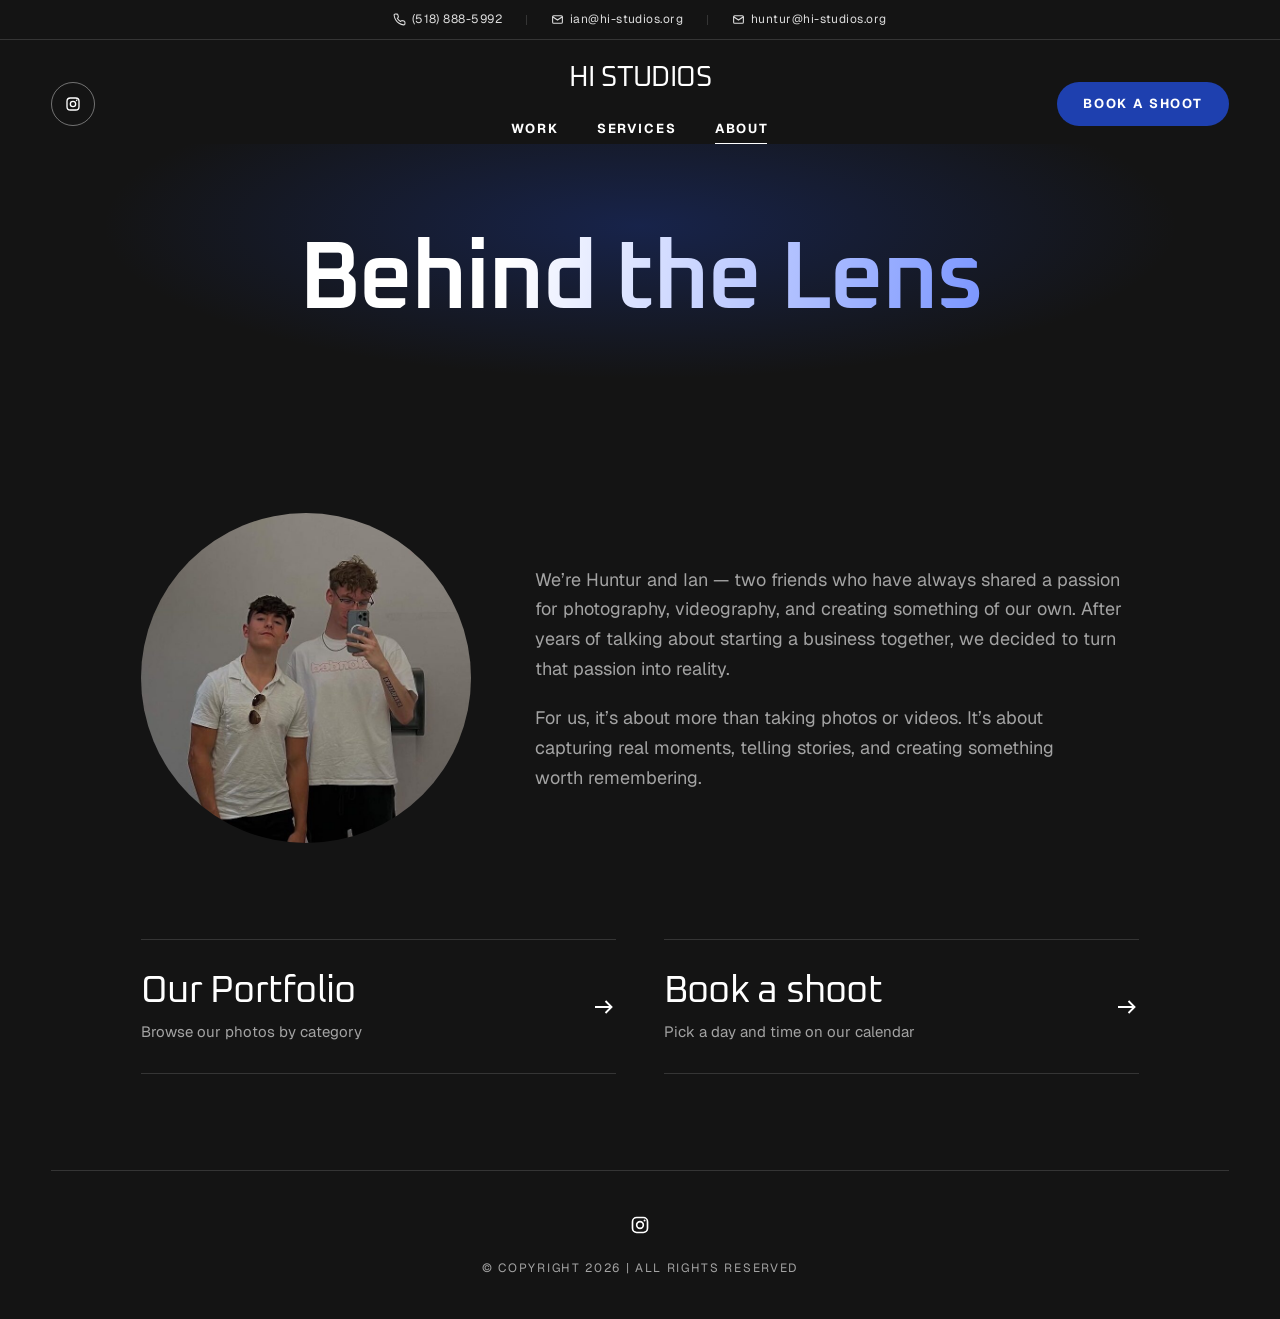
==== commit a1af0448: "Lift the page black from #0A0A0A to #141414 A tad lighter page, with Surface stepped up to #202020 t" ====
--- a/about/index.html
+++ b/about/index.html
@@ -11,7 +11,7 @@
 <head>
   <meta charset="utf-8">
   <meta name="viewport" content="width=device-width, initial-scale=1">
-  <meta name="theme-color" content="#0A0A0A">
+  <meta name="theme-color" content="#141414">
   <title>Behind the Lens | HI STUDIOS 518 Photography</title>
   <meta name="description" content="Meet Huntur and Ian, the two friends behind HI STUDIOS, a photography and video team in New York’s 518 area.">
   <link rel="canonical" href="https://hi-studios.org/about/">
--- a/styles.css
+++ b/styles.css
@@ -1,14 +1,14 @@
 /* Tokens from DESIGN.md */
 :root {
-  --black: #0A0A0A;
+  --black: #141414;
   --white: #FFFFFF;
   --index-white: rgba(255, 255, 255, 0.85);
   --scrim: rgba(10, 10, 10, 0.6);
   --shade: rgba(10, 10, 10, 0.55);
   --clear: rgba(10, 10, 10, 0);
   --track: rgba(255, 255, 255, 0.35);
-  --surface: #141414;              /* cards and placeholders, a step up from the page */
-  --placeholder: #161616;
+  --surface: #202020;              /* cards and placeholders, a step up from the page */
+  --placeholder: #1C1C1C;
   --hover-fill: #E8E8E8;
   --ink-soft: #A3A3A3;             /* body copy on black: true gray, softer than white */
   --rule: rgba(255, 255, 255, 0.14); /* hairlines */
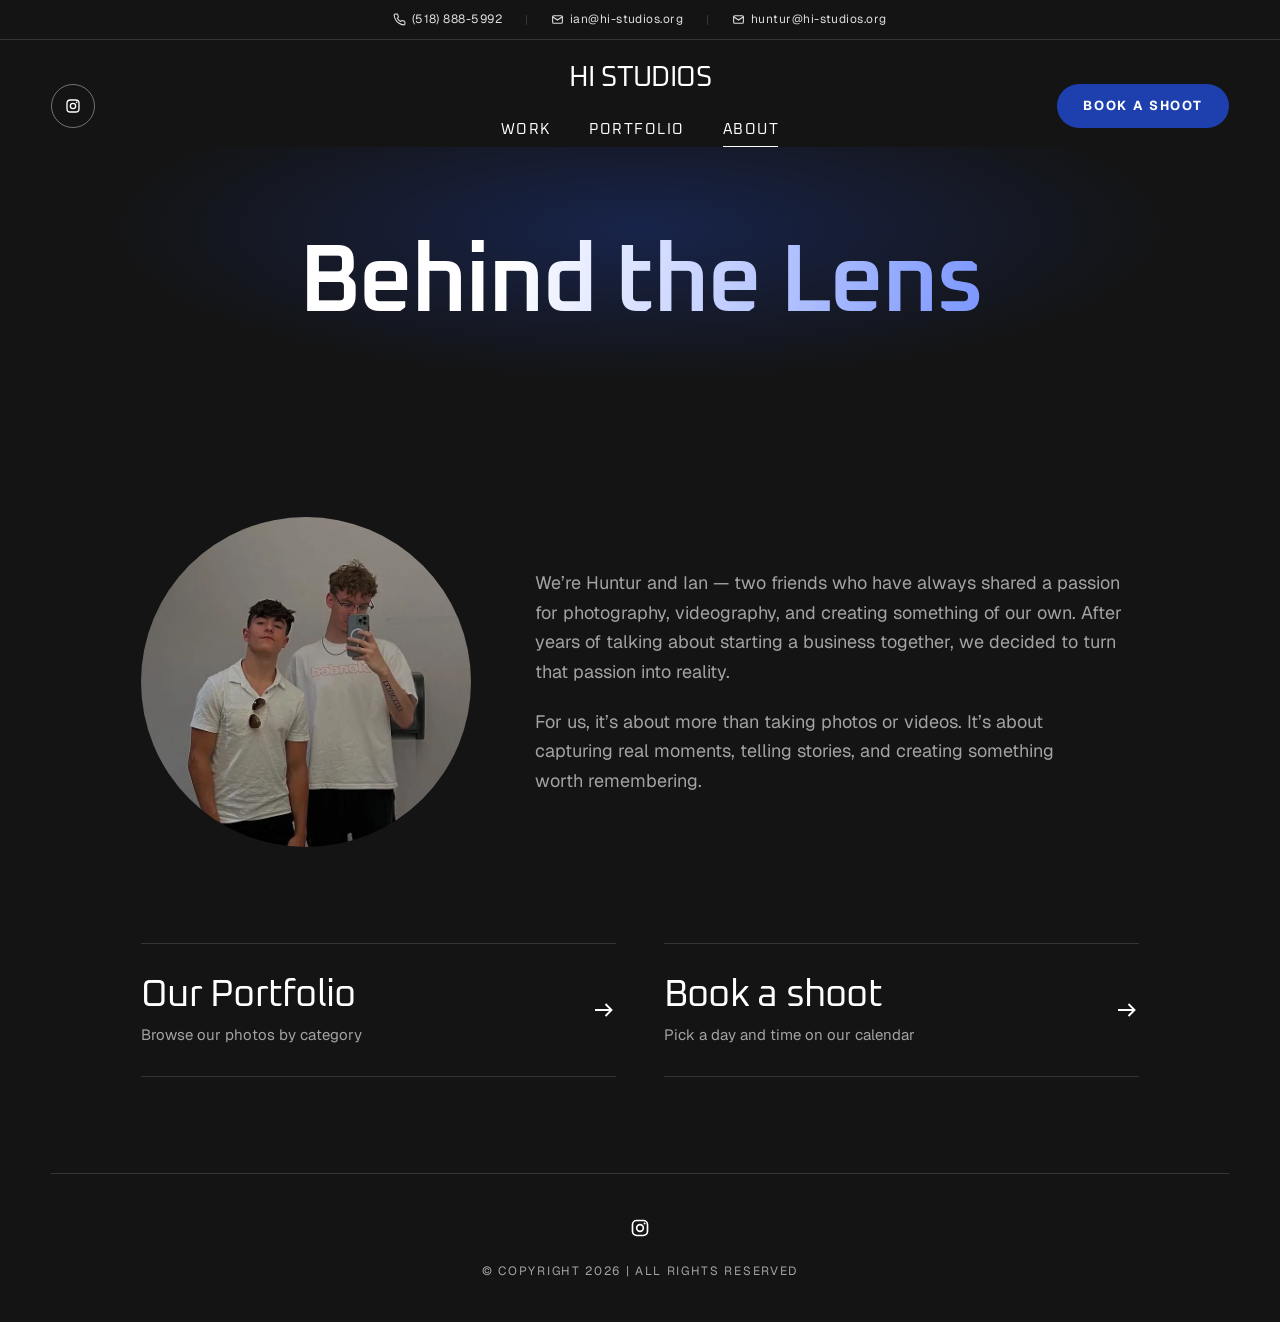
==== commit 34c4f143: "Smaller photos, a page per gallery, and Portfolio in the nav - tools/build.py writes 800px and 1600p" ====
--- a/about/index.html
+++ b/about/index.html
@@ -67,7 +67,7 @@
       <a class="wordmark" href="../">HI STUDIOS</a>
       <nav class="site-nav" aria-label="Main">
         <a href="../#work">Work</a>
-        <a href="../#services">Services</a>
+        <a href="../#portfolio">Portfolio</a>
         <a href="./" aria-current="page">About</a>
       </nav>
     </div>
@@ -88,7 +88,7 @@
     </div>
     <nav class="menu__nav" aria-label="Main">
       <a href="../#work">Work</a>
-      <a href="../#services">Services</a>
+      <a href="../#portfolio">Portfolio</a>
       <a href="./" aria-current="page">About</a>
     </nav>
     <div class="menu__bottom">
@@ -103,7 +103,7 @@
     </div>
 
     <section class="about">
-      <img class="about__portrait" src="../photos/about/hi-studios.jpg" alt="Huntur and Ian, the two friends behind HI STUDIOS, taking a mirror selfie" width="700" height="700">
+      <img class="about__portrait" src="../img/about/hi-studios-800.webp" alt="Huntur and Ian, the two friends behind HI STUDIOS, taking a mirror selfie" width="700" height="700">
       <div class="about__text">
         <p>We’re Huntur and Ian — two friends who have always shared a passion for photography, videography, and creating something of our own. After years of talking about starting a business together, we decided to turn that passion into reality.</p>
         <p>For us, it’s about more than taking photos or videos. It’s about capturing real moments, telling stories, and creating something worth remembering.</p>
@@ -111,7 +111,7 @@
     </section>
 
     <nav class="page-links" aria-label="More from HI STUDIOS">
-      <a class="page-link" href="../#services">
+      <a class="page-link" href="../#portfolio">
         <span class="page-link__title">Our Portfolio</span>
         <span class="page-link__text">Browse our photos by category</span>
         <svg viewBox="0 0 16 16" fill="none" stroke="currentColor" stroke-width="1.25" aria-hidden="true"><path d="M2 8h11M9 4l4 4-4 4"/></svg>
--- a/styles.css
+++ b/styles.css
@@ -196,6 +196,29 @@
 .social-chip svg { width: 16px; height: 16px; }
 
 .brand { display: grid; justify-items: center; gap: 0.9rem; }
+.wordmark--stuck { display: none; }
+
+/* Once the top of the page scrolls away (script.js adds .is-stuck), the
+   header becomes a slim frosted bar fixed to the top of the window */
+.site-header.is-stuck {
+  position: fixed;
+  inset: 0 0 auto;
+  z-index: 20;
+  padding: 0.6rem var(--margin);
+  border-bottom: 1px solid var(--rule);
+  background: rgba(20, 20, 20, 0.72);
+  -webkit-backdrop-filter: blur(18px) saturate(1.3);
+  backdrop-filter: blur(18px) saturate(1.3);
+  animation: nav-in 400ms var(--ease) both;
+}
+.site-header.is-stuck .brand { grid-auto-flow: column; align-items: center; gap: 2.5rem; }
+.site-header.is-stuck .wordmark { display: block; font-size: 1.125rem; }
+.site-header.is-stuck .social-chip { width: 36px; height: 36px; }
+.site-header.is-stuck .social-chip svg { width: 14px; height: 14px; }
+.site-header.is-stuck .btn { min-height: 40px; padding: 11px 20px; }
+/* On inner pages the header is in the page flow, so the content below keeps
+   its place when the header lifts out (script.js sets --header-h) */
+html.has-stuck .page-inner main { padding-top: var(--header-h, 0px); }
 
 .wordmark {
   font-family: var(--font-display);
@@ -211,9 +234,10 @@
 .site-nav a {
   position: relative;
   padding: 0.75rem 0 4px;
-  font-size: 0.8125rem;
-  font-weight: 700;
-  letter-spacing: 0.14em;
+  font-family: var(--font-display); /* the same face as the wordmark, so they read as one */
+  font-size: 0.9375rem;
+  font-weight: 400;
+  letter-spacing: 0.1em;
   text-decoration: none;
   text-transform: uppercase;
 }
@@ -222,7 +246,7 @@
   position: absolute;
   inset: auto 0 0;
   height: 1px;
-  margin-right: 0.14em; /* matches the tracking after the last letter */
+  margin-right: 0.1em; /* matches the tracking after the last letter */
   background: currentColor;
   transform: scaleX(0);
   transform-origin: left;
@@ -292,6 +316,7 @@
 .page-inner .topbar,
 .page-inner .site-header { position: relative; inset: auto; }
 .page-inner .site-header { background: var(--black); padding-top: 1.5rem; }
+.page-inner .site-header.is-stuck { position: fixed; inset: 0 0 auto; padding-top: 0.6rem; background: rgba(20, 20, 20, 0.72); }
 
 .page-head {
   display: grid;
@@ -499,8 +524,8 @@
 .carousel-toggle.is-paused .icon-pause { display: none; }
 .carousel-toggle.is-paused .icon-play { display: block; }
 
-/* Services: one cover photo per category */
-.services { padding: var(--section-space) var(--grid-margin) 0; }
+/* Portfolio: one cover photo per category */
+.portfolio { padding: var(--section-space) var(--grid-margin) 0; }
 
 .categories {
   display: grid;
@@ -536,7 +561,7 @@
 .category__body {
   position: absolute;
   inset: auto 0 0;
-  z-index: 1;
+  z-index: 3;
   display: grid;
   gap: 0.35rem;
   padding: 1.25rem;
@@ -639,6 +664,16 @@
   flex-wrap: wrap;
   margin: 0 calc(var(--margin) - var(--grid-margin)) clamp(1.5rem, 3vw, 2.25rem);
 }
+.section-head { position: relative; isolation: isolate; }
+.section-head::before {
+  content: '';
+  position: absolute;
+  inset: -80% auto -80% -8%;
+  z-index: -1;
+  width: min(60%, 640px);
+  background: radial-gradient(50% 50% at 30% 50%, var(--glow), transparent 70%);
+  pointer-events: none;
+}
 .section-head h2 {
   display: grid;
   gap: 0.75rem;
@@ -689,6 +724,41 @@
   transition: transform 900ms var(--ease), opacity 500ms var(--ease);
 }
 .tile:hover img { transform: scale(1.04); }
+
+/* A soft light follows the pointer over a photo tile, with a blue edge on
+   the tile it's over (script.js sets --mx and --my) */
+@media (hover: hover) {
+  .tile, .category { position: relative; }
+  .tile::before, .category::before {
+    content: '';
+    position: absolute;
+    inset: 0;
+    z-index: 2;
+    border-radius: inherit;
+    background: radial-gradient(260px circle at var(--mx, 50%) var(--my, 50%), rgba(255, 255, 255, 0.16), transparent 60%);
+    box-shadow: inset 0 0 0 1px rgba(123, 150, 255, 0.55);
+    opacity: 0;
+    transition: opacity 350ms var(--ease);
+    pointer-events: none;
+  }
+  .tile:hover::before, .category:hover::before { opacity: 1; }
+}
+
+
+/* Gallery pages (portraits/, sports/, ...): photos flow down three columns
+   at their own proportions, nothing cropped */
+.gallery-section { padding: 0 var(--grid-margin); }
+.gallery {
+  columns: 3;
+  column-gap: var(--gutter);
+  max-width: 1600px;
+  margin: 0 auto;
+  padding: 0;
+  list-style: none;
+}
+.gallery__item { break-inside: avoid; margin-bottom: var(--gutter); }
+.gallery__item .tile { display: block; }
+.gallery__item img { width: 100%; height: auto; aspect-ratio: auto; display: block; }
 
 /* About */
 .about {
@@ -826,6 +896,7 @@
   max-height: none;
   margin: 0;
   padding: 0;
+  overflow: hidden; /* the peeking photos hang past the edges; arrow keys must not scroll them into view */
   border: 0;
   background: var(--black);
   color: var(--white);
@@ -850,10 +921,54 @@
   max-height: calc(100dvh - 8rem);
   object-fit: contain;
   opacity: 0;
-  transition: opacity 400ms var(--ease);
+  transform: scale(0.98);
+  transition: opacity 400ms var(--ease), transform 500ms var(--ease);
   user-select: none;
 }
-.lightbox__img.is-loaded { opacity: 1; }
+.lightbox__img.is-loaded { opacity: 1; transform: none; }
+
+/* The previous and next photos peek in from the edges, dimmed; a click steps */
+.lightbox__peek {
+  position: absolute;
+  top: 50%;
+  width: 16vw;
+  max-width: 260px;
+  height: 56vh;
+  object-fit: cover;
+  border-radius: var(--radius-card);
+  opacity: 0;
+  filter: brightness(0.45);
+  cursor: pointer;
+  transition: opacity 400ms var(--ease), transform 500ms var(--ease), filter 300ms var(--ease);
+}
+.lightbox__peek--prev { left: 0; transform: translate(-55%, -50%); }
+.lightbox__peek--next { right: 0; transform: translate(55%, -50%); }
+.lightbox__peek[src] { opacity: 1; }
+.lightbox__peek:hover { filter: brightness(0.7); }
+.lightbox__peek--prev:hover { transform: translate(-48%, -50%); }
+.lightbox__peek--next:hover { transform: translate(48%, -50%); }
+.lightbox.is-single .lightbox__peek { display: none; }
+
+/* A thin blue bar shows where you are in the gallery */
+.lightbox__progress {
+  position: absolute;
+  bottom: 3.5rem;
+  left: 50%;
+  width: min(240px, 40vw);
+  height: 2px;
+  overflow: hidden;
+  border-radius: 2px;
+  background: var(--rule);
+  transform: translateX(-50%);
+}
+.lightbox__progress span {
+  display: block;
+  height: 100%;
+  background: var(--accent-text);
+  transform-origin: left;
+  transition: transform 400ms var(--ease);
+}
+.lightbox.is-single .lightbox__progress { display: none; }
 
 .lightbox__count {
   position: absolute;
@@ -869,7 +984,13 @@
 }
 
 .lightbox__close { position: absolute; top: 1rem; right: 1rem; z-index: 1; }
-.lightbox__prev, .lightbox__next { justify-self: center; }
+.lightbox__prev, .lightbox__next {
+  position: relative; /* above the peeking photos */
+  z-index: 2;
+  justify-self: center;
+  border-radius: 50%;
+  background: rgba(20, 20, 20, 0.6);
+}
 .lightbox.is-single .lightbox__prev,
 .lightbox.is-single .lightbox__next { visibility: hidden; }
 
@@ -887,6 +1008,7 @@
 
 @keyframes fade-in { from { opacity: 0; } }
 @keyframes rise-in { from { opacity: 0; transform: translateY(28px); } }
+@keyframes nav-in { from { opacity: 0; transform: translateY(-100%); } }
 @keyframes dot-fill { from { transform: scaleX(0); } to { transform: none; } }
 @keyframes lightbox-in { from { opacity: 0; transform: scale(0.98); } }
 
@@ -896,6 +1018,7 @@
   .contact-card--band { grid-template-columns: minmax(0, 1fr); }
   .contact-card--band .contact-card__list { grid-template-columns: repeat(2, auto); justify-content: start; gap: 0 2rem; }
   .mosaic { --cell: calc((100vw - 2 * var(--grid-margin) - 3 * var(--gutter)) / 4); grid-template-columns: repeat(4, minmax(0, 1fr)); }
+  .gallery { columns: 2; }
 }
 
 /* Phone */
@@ -920,7 +1043,7 @@
   :root { --radius-card: 14px; }
   .contact-card { padding: 1.5rem 1.25rem 1rem; }
 
-  .services, .work { padding: var(--section-space) 8px 0; }
+  .portfolio, .work { padding: var(--section-space) 8px 0; }
   .section-head { margin-inline: calc(var(--margin) - 8px); }
   .categories { grid-template-columns: repeat(2, minmax(0, 1fr)); gap: 8px; }
   .category__body { padding: 0.9rem; }
@@ -931,6 +1054,9 @@
   .mosaic { --cell: calc((100vw - 16px - 8px) / 2); grid-template-columns: repeat(2, minmax(0, 1fr)); gap: 8px; }
   .mosaic__item--big { grid-column: span 2; grid-row: span 2; }
   .mosaic__item--wide { grid-column: span 2; grid-row: span 1; }
+  .gallery-section { padding: 0 8px; }
+  .gallery { columns: 2; column-gap: 8px; }
+  .gallery__item { margin-bottom: 8px; }
 
   .about { grid-template-columns: minmax(0, 1fr); justify-items: center; }
 
@@ -941,6 +1067,8 @@
   .lightbox__stage { grid-row: 1; grid-column: 1; }
   .lightbox__img { max-height: calc(100dvh - 9rem); }
   .lightbox__prev, .lightbox__next { position: absolute; bottom: 0.75rem; }
+  .lightbox__peek { display: none; }
+  .lightbox__progress { bottom: 4rem; }
   .lightbox__prev { left: 0.5rem; }
   .lightbox__next { right: 0.5rem; }
 }
